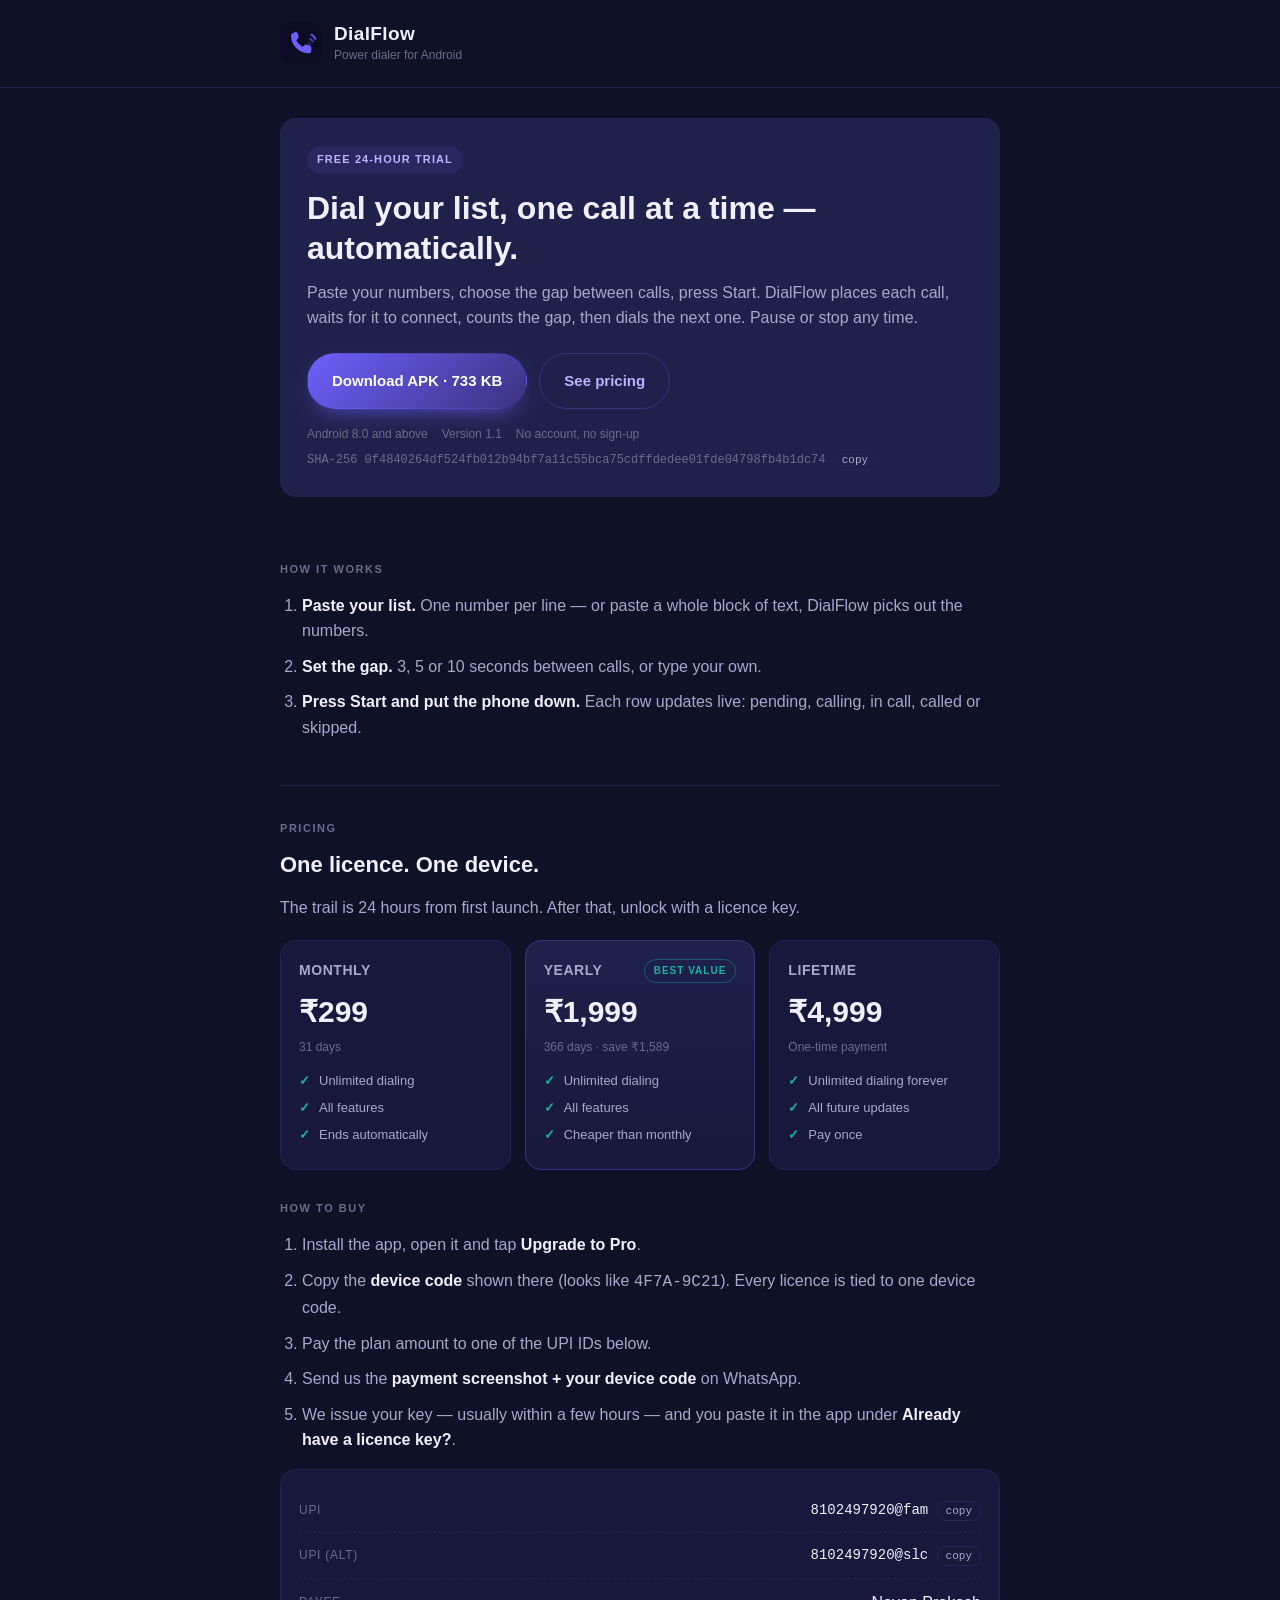
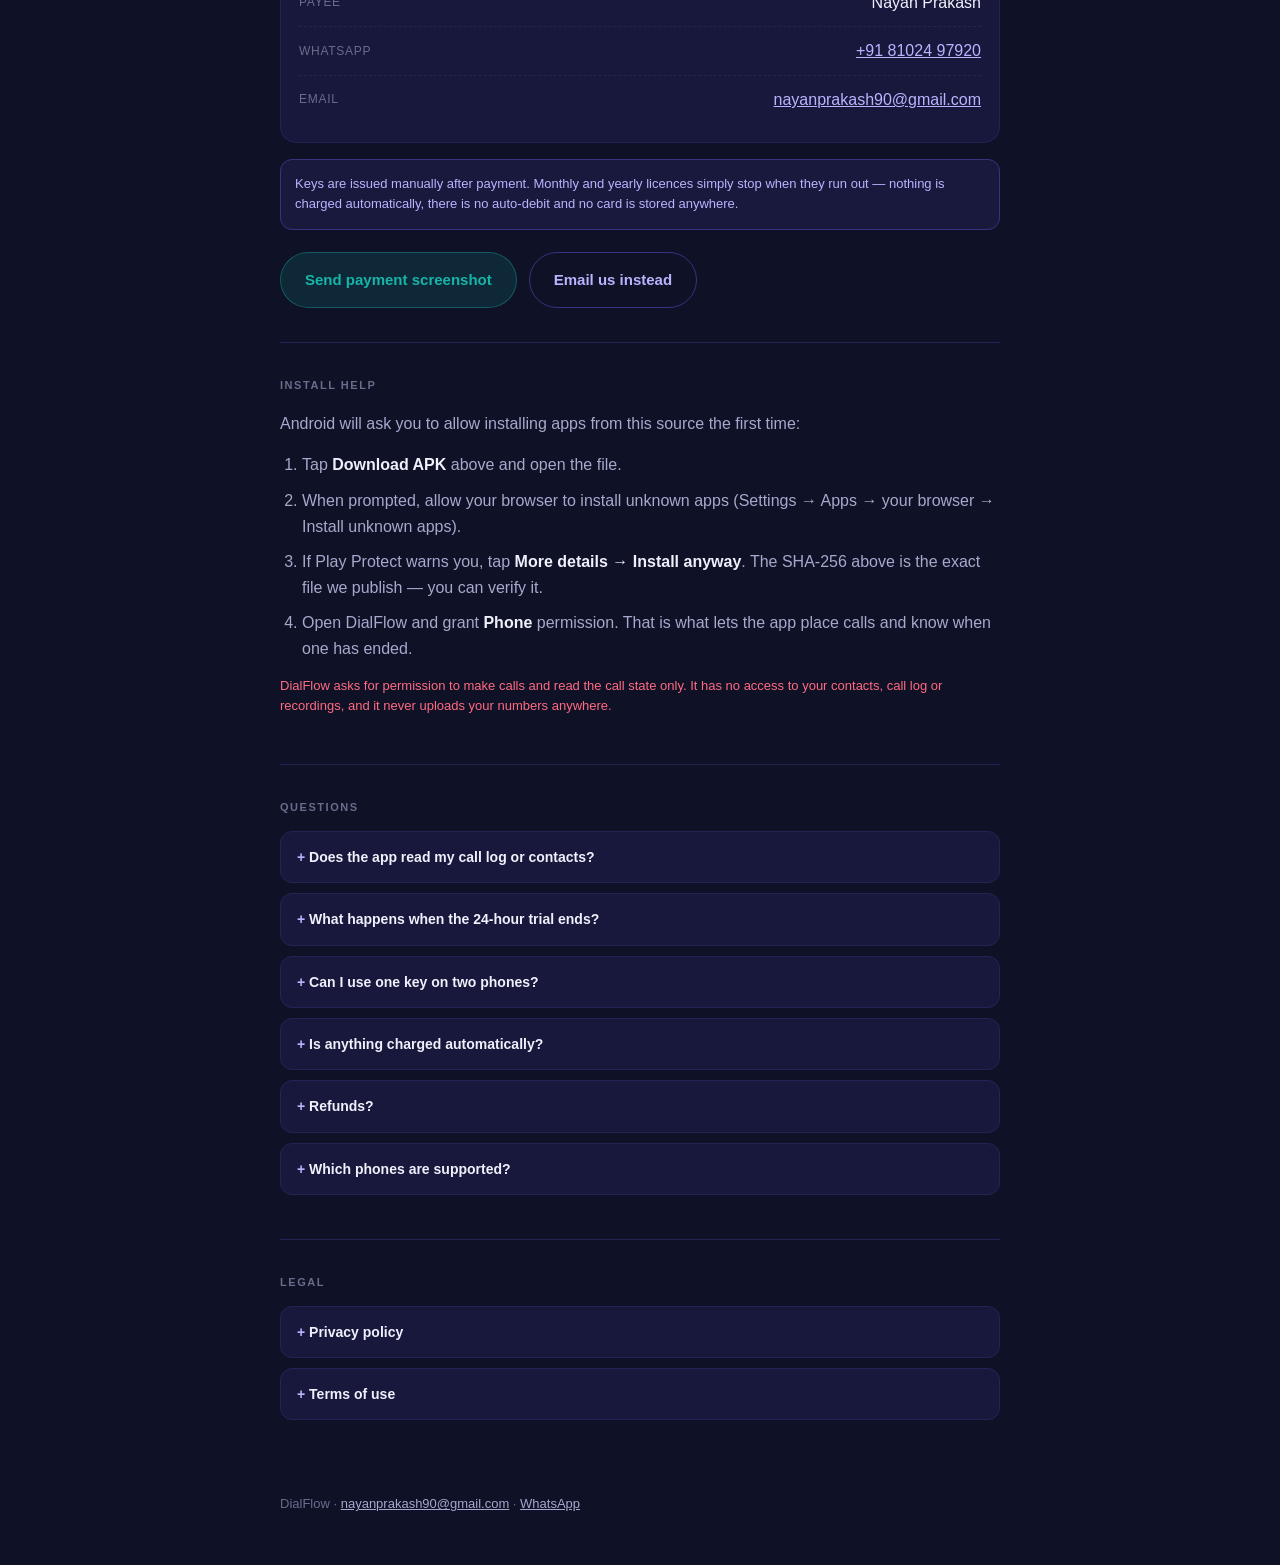
==== index.html @ 8be2a4d7 "DialFlow landing page + release APK" ====
<!DOCTYPE html>
<html lang="en">
<head>
<meta charset="utf-8">
<meta name="viewport" content="width=device-width, initial-scale=1">
<meta name="theme-color" content="#0F1126">
<title>DialFlow — power dialer for Android</title>
<meta name="description" content="DialFlow calls your list one number at a time, automatically. Paste numbers, set the gap, press Start. Free 24-hour trial.">
<style>
  :root{
    --bg:#0F1126; --surface:#18183C; --hero:#20214B; --accent:#6C60FC; --accent-deep:#3B327F;
    --accent-soft:#2A2660; --accent-text:#B9B4FF; --teal:#18B4A8; --text:#F0F0FC; --text2:#A8A8CC;
    --muted:#6B6B8C; --line:#242454; --danger:#FF6B81; --radius:16px;
  }
  *{box-sizing:border-box}
  html,body{margin:0;padding:0}
  body{
    background:var(--bg); color:var(--text); line-height:1.6;
    font-family:-apple-system,BlinkMacSystemFont,"Segoe UI",Roboto,"Helvetica Neue",Arial,sans-serif;
    -webkit-font-smoothing:antialiased;
  }
  .wrap{max-width:760px;margin:0 auto;padding:0 20px}
  a{color:var(--accent-text)}
  h1,h2,h3{line-height:1.25;margin:0}
  section{padding:34px 0;border-bottom:1px solid var(--line)}
  section:last-of-type{border-bottom:0}
  .kicker{font-size:11px;letter-spacing:.14em;text-transform:uppercase;color:var(--muted);font-weight:700;margin-bottom:14px}

  header{padding:22px 0;border-bottom:1px solid var(--line)}
  .brand{display:flex;align-items:center;gap:12px}
  .brand h1{font-size:19px;letter-spacing:.02em}
  .brand .sub{font-size:12px;color:var(--muted)}

  .hero{background:var(--hero);border:1px solid var(--line);border-radius:var(--radius);padding:26px;margin:30px 0}
  .hero h2{font-size:26px}
  .hero p{color:var(--text2);margin:12px 0 0}
  .pill{display:inline-block;font-size:11px;font-weight:700;letter-spacing:.1em;text-transform:uppercase;
        padding:5px 10px;border-radius:999px;background:var(--accent-soft);color:var(--accent-text)}
  .pill.teal{background:rgba(24,180,168,.14);color:var(--teal)}

  .btn{display:inline-flex;align-items:center;justify-content:center;gap:8px;
       padding:15px 24px;border-radius:999px;font-weight:700;font-size:15px;text-decoration:none;
       border:1px solid transparent;cursor:pointer;font-family:inherit;transition:transform .08s ease}
  .btn:active{transform:scale(.985)}
  .btn-primary{background:linear-gradient(135deg,var(--accent),var(--accent-deep));color:#fff;
       box-shadow:0 10px 26px -12px rgba(108,96,252,.9)}
  .btn-ghost{background:transparent;color:var(--accent-text);border-color:var(--accent-deep)}
  .btn-wa{background:rgba(24,180,168,.14);color:var(--teal);border-color:rgba(24,180,168,.35)}
  .btn-row{display:flex;flex-wrap:wrap;gap:12px;margin-top:22px}

  .meta{margin-top:16px;font-size:12px;color:var(--muted);display:flex;flex-wrap:wrap;gap:6px 14px;align-items:center}
  .mono{font-family:ui-monospace,SFMono-Regular,Consolas,"Liberation Mono",monospace}
  .copy{background:none;border:1px solid var(--line);color:var(--text2);border-radius:8px;
        font-size:11px;padding:3px 8px;cursor:pointer;font-family:inherit}
  .copy:hover{border-color:var(--accent-deep);color:var(--accent-text)}

  ol.steps{padding-left:22px;margin:14px 0 0;color:var(--text2)}
  ol.steps li{margin:10px 0}
  ol.steps b{color:var(--text)}

  .cards{display:grid;gap:14px;grid-template-columns:1fr}
  .card{background:var(--surface);border:1px solid var(--line);border-radius:var(--radius);padding:18px}
  .card.hl{border-color:var(--accent-deep);background:linear-gradient(180deg,var(--hero),var(--surface))}
  .card .tag{float:right;font-size:10px;font-weight:800;letter-spacing:.1em;color:var(--teal);
             border:1px solid rgba(24,180,168,.4);border-radius:999px;padding:3px 9px}
  .card .name{font-size:14px;font-weight:700;color:var(--text2);letter-spacing:.04em;text-transform:uppercase}
  .card .price{font-size:30px;font-weight:800;margin:6px 0 2px}
  .card .per{font-size:12px;color:var(--muted)}
  .card ul{list-style:none;padding:0;margin:14px 0 0;font-size:13px;color:var(--text2)}
  .card ul li{margin:6px 0;padding-left:20px;position:relative}
  .card ul li:before{content:"✓";position:absolute;left:0;color:var(--teal);font-weight:700}

  .paybox{background:var(--surface);border:1px solid var(--line);border-radius:var(--radius);padding:18px;margin-top:16px}
  .payrow{display:flex;align-items:center;justify-content:space-between;gap:12px;padding:11px 0;border-bottom:1px dashed var(--line)}
  .payrow:last-child{border-bottom:0}
  .payrow span:first-child{font-size:12px;color:var(--muted);letter-spacing:.06em;text-transform:uppercase}
  .note{background:rgba(108,96,252,.10);border:1px solid var(--accent-deep);border-radius:12px;
        padding:14px;font-size:13px;color:var(--accent-text);margin-top:16px}

  details{background:var(--surface);border:1px solid var(--line);border-radius:12px;padding:14px 16px;margin:10px 0}
  details summary{cursor:pointer;font-weight:700;font-size:14px;list-style:none}
  details summary::-webkit-details-marker{display:none}
  details summary:before{content:"+ ";color:var(--accent-text)}
  details[open] summary:before{content:"– "}
  details p{color:var(--text2);font-size:14px;white-space:pre-line;margin:12px 0 0}

  footer{padding:30px 0 50px;color:var(--muted);font-size:13px}
  footer a{color:var(--text2)}
  .warn{color:var(--danger)}
  @media(min-width:620px){
    .cards{grid-template-columns:repeat(3,1fr)}
    .hero h2{font-size:32px}
  }
</style>
</head>
<body>

<header>
  <div class="wrap brand">
    <svg width="42" height="42" viewBox="0 0 48 48" fill="none" aria-hidden="true">
      <rect width="48" height="48" rx="12" fill="#0C0C24"/>
      <path d="M15.5 12.5c-1.6 0-2.9 1.3-2.9 2.9 0 11.2 9.1 20.3 20.3 20.3 1.6 0 2.9-1.3 2.9-2.9v-3.4c0-1.1-.7-2-1.7-2.4l-3.4-1.2c-.9-.3-1.9-.1-2.6.6l-1.9 1.9c-3.2-1.7-5.8-4.3-7.5-7.5l1.9-1.9c.7-.7.9-1.7.6-2.6l-1.2-3.4c-.4-1-1.3-1.7-2.4-1.7z" fill="#6C60FC"/>
      <path d="M36 14.5c1.9 1.2 3.4 2.8 4.4 4.7" stroke="#6C60FC" stroke-width="2.4" stroke-linecap="round" opacity=".85"/>
      <path d="M34.5 19.2c1.2.8 2.2 1.8 2.9 3" stroke="#6C60FC" stroke-width="2.4" stroke-linecap="round" opacity=".55"/>
      <path d="M33 23.8c.6.4 1.1.9 1.5 1.5" stroke="#6C60FC" stroke-width="2.4" stroke-linecap="round" opacity=".3"/>
    </svg>
    <div>
      <h1>DialFlow</h1>
      <div class="sub">Power dialer for Android</div>
    </div>
  </div>
</header>

<main class="wrap">

  <div class="hero">
    <span class="pill">Free 24-hour trial</span>
    <h2 style="margin-top:14px">Dial your list, one call at a time — automatically.</h2>
    <p>Paste your numbers, choose the gap between calls, press Start. DialFlow places each call, waits for it to connect, counts the gap, then dials the next one. Pause or stop any time.</p>
    <div class="btn-row">
      <a class="btn btn-primary" href="DialFlow-1.1.apk" download>Download APK · 733 KB</a>
      <a class="btn btn-ghost" href="#buy">See pricing</a>
    </div>
    <div class="meta">
      <span>Android 8.0 and above</span>
      <span>Version 1.1</span>
      <span>No account, no sign-up</span>
      <span class="mono">SHA-256 <span id="h">0f4840264df524fb012b94bf7a11c55bca75cdffdedee01fde04798fb4b1dc74</span>
        <button class="copy" data-copy="0f4840264df524fb012b94bf7a11c55bca75cdffdedee01fde04798fb4b1dc74">copy</button>
      </span>
    </div>
  </div>

  <section>
    <div class="kicker">How it works</div>
    <ol class="steps">
      <li><b>Paste your list.</b> One number per line — or paste a whole block of text, DialFlow picks out the numbers.</li>
      <li><b>Set the gap.</b> 3, 5 or 10 seconds between calls, or type your own.</li>
      <li><b>Press Start and put the phone down.</b> Each row updates live: pending, calling, in call, called or skipped.</li>
    </ol>
  </section>

  <section id="buy">
    <div class="kicker">Pricing</div>
    <h2 style="font-size:22px">One licence. One device.</h2>
    <p style="color:var(--text2)">The trail is 24 hours from first launch. After that, unlock with a licence key.</p>

    <div class="cards" style="margin-top:20px">
      <div class="card">
        <div class="name">Monthly</div>
        <div class="price">₹299</div>
        <div class="per">31 days</div>
        <ul>
          <li>Unlimited dialing</li>
          <li>All features</li>
          <li>Ends automatically</li>
        </ul>
      </div>
      <div class="card hl">
        <span class="tag">BEST VALUE</span>
        <div class="name">Yearly</div>
        <div class="price">₹1,999</div>
        <div class="per">366 days · save ₹1,589</div>
        <ul>
          <li>Unlimited dialing</li>
          <li>All features</li>
          <li>Cheaper than monthly</li>
        </ul>
      </div>
      <div class="card">
        <div class="name">Lifetime</div>
        <div class="price">₹4,999</div>
        <div class="per">One-time payment</div>
        <ul>
          <li>Unlimited dialing forever</li>
          <li>All future updates</li>
          <li>Pay once</li>
        </ul>
      </div>
    </div>

    <div class="kicker" style="margin-top:30px">How to buy</div>
    <ol class="steps">
      <li>Install the app, open it and tap <b>Upgrade to Pro</b>.</li>
      <li>Copy the <b>device code</b> shown there (looks like <span class="mono">4F7A-9C21</span>). Every licence is tied to one device code.</li>
      <li>Pay the plan amount to one of the UPI IDs below.</li>
      <li>Send us the <b>payment screenshot + your device code</b> on WhatsApp.</li>
      <li>We issue your key — usually within a few hours — and you paste it in the app under <b>Already have a licence key?</b>.</li>
    </ol>

    <div class="paybox">
      <div class="payrow">
        <span>UPI</span>
        <span class="mono" style="font-size:14px">8102497920@fam
          <button class="copy" data-copy="8102497920@fam">copy</button></span>
      </div>
      <div class="payrow">
        <span>UPI (alt)</span>
        <span class="mono" style="font-size:14px">8102497920@slc
          <button class="copy" data-copy="8102497920@slc">copy</button></span>
      </div>
      <div class="payrow">
        <span>Payee</span><span>Nayan Prakash</span>
      </div>
      <div class="payrow">
        <span>WhatsApp</span>
        <span><a href="https://wa.me/918102497920" target="_blank" rel="noopener">+91 81024 97920</a></span>
      </div>
      <div class="payrow">
        <span>Email</span>
        <span><a href="mailto:nayanprakash90@gmail.com">nayanprakash90@gmail.com</a></span>
      </div>
    </div>

    <div class="note">
      Keys are issued manually after payment. Monthly and yearly licences simply stop when they run out — nothing is charged automatically, there is no auto-debit and no card is stored anywhere.
    </div>

    <div class="btn-row">
      <a class="btn btn-wa" href="https://wa.me/918102497920?text=Hi%2C%20I%20paid%20for%20DialFlow%20Pro.%20Here%20is%20my%20payment%20screenshot%20and%20device%20code%3A%20" target="_blank" rel="noopener">Send payment screenshot</a>
      <a class="btn btn-ghost" href="mailto:nayanprakash90@gmail.com?subject=DialFlow%20Pro%20licence">Email us instead</a>
    </div>
  </section>

  <section>
    <div class="kicker">Install help</div>
    <p style="color:var(--text2)">Android will ask you to allow installing apps from this source the first time:</p>
    <ol class="steps">
      <li>Tap <b>Download APK</b> above and open the file.</li>
      <li>When prompted, allow your browser to install unknown apps (Settings → Apps → your browser → Install unknown apps).</li>
      <li>If Play Protect warns you, tap <b>More details → Install anyway</b>. The SHA-256 above is the exact file we publish — you can verify it.</li>
      <li>Open DialFlow and grant <b>Phone</b> permission. That is what lets the app place calls and know when one has ended.</li>
    </ol>
    <p class="warn" style="font-size:13px;margin-top:14px">DialFlow asks for permission to make calls and read the call state only. It has no access to your contacts, call log or recordings, and it never uploads your numbers anywhere.</p>
  </section>

  <section>
    <div class="kicker">Questions</div>
    <details><summary>Does the app read my call log or contacts?</summary><p>No. It reads only the live call state (idle, ringing, off-hook) so it knows when a call has finished and the next one can be placed. No contacts, no call log, no recordings, nothing sent to us.</p></details>
    <details><summary>What happens when the 24-hour trial ends?</summary><p>The Start button stops working and the app asks for a licence key. Your number list and settings are kept. Paste a key and everything continues as before.</p></details>
    <details><summary>Can I use one key on two phones?</summary><p>No — a key is bound to the device code it was issued for. Message us and we can move your licence to a new phone if you replace the old one.</p></details>
    <details><summary>Is anything charged automatically?</summary><p>Never. You pay once per period, by UPI, and then a key is issued manually. There is no auto-renew and we never see your bank or UPI credentials.</p></details>
    <details><summary>Refunds?</summary><p>A licence key is delivered digitally and immediately, so payments cannot be refunded once the key has been issued. If your key does not work we will fix or replace it — just message us.</p></details>
    <details><summary>Which phones are supported?</summary><p>Any Android 8.0 (Oreo) or newer device. Dual-SIM phones work too.</p></details>
  </section>

  <section>
    <div class="kicker">Legal</div>
    <details><summary>Privacy policy</summary><p>No account, no sign-up, no tracking.

Everything you enter — your number list, settings, trial state and licence — is stored only on this device. Nothing is uploaded to us.

During a dial session the app reads the phone's call state (idle / ringing / off-hook) so it knows when to place the next call. It does not read, record, save or transmit your call log, contacts or recordings.

When the free trial starts, the app makes one request to ipify.org to look up your public IP address. That address is hashed on the device and stored locally to stop the same trial being restarted over and over. The address is not sent to us or kept in its original form.

Payments are made in your own UPI app, directly to our UPI ID. We never see your card, bank or UPI credentials.

Uninstalling the app deletes all of this data. Messages you choose to send us (WhatsApp or email) contain only what you type.

Questions: nayanprakash90@gmail.com</p></details>
    <details><summary>Terms of use</summary><p>DialFlow Pro is licensed to you, not sold.

One licence key covers one device, matched to the device code shown in the app. Keys are personal; sharing or reselling a key may void it without refund.

Monthly and yearly licences run for the period stated on your key and end automatically — nothing is charged on a recurring basis unless you pay again. Lifetime covers the lifetime of the app, including future updates.

Because a licence key is delivered digitally and immediately, payments cannot be refunded once a key has been issued. If a key does not work, contact us and we will fix or replace it.

The app is provided as is, without warranty of uninterrupted or error-free operation. Suggested use is for lawful personal and business calling where the people you call have consented to be contacted. You are responsible for complying with local laws on calling, recording and consent — no spam, no harassment, no impersonation.

We may update the app and these terms; continuing to use a current version means you accept the latest version.</p></details>
  </section>

  <footer>
    DialFlow · <a href="mailto:nayanprakash90@gmail.com">nayanprakash90@gmail.com</a> ·
    <a href="https://wa.me/918102497920" target="_blank" rel="noopener">WhatsApp</a>
  </footer>

</main>

<script>
  document.querySelectorAll('.copy').forEach(function (btn) {
    btn.addEventListener('click', function () {
      var text = btn.getAttribute('data-copy');
      var done = function () {
        var old = btn.textContent;
        btn.textContent = 'copied';
        setTimeout(function () { btn.textContent = old; }, 1200);
      };
      if (navigator.clipboard && navigator.clipboard.writeText) {
        navigator.clipboard.writeText(text).then(done, function () { fallback(text, done); });
      } else {
        fallback(text, done);
      }
    });
  });

  function fallback(text, done) {
    var ta = document.createElement('textarea');
    ta.value = text;
    ta.style.position = 'fixed';
    ta.style.opacity = '0';
    document.body.appendChild(ta);
    ta.select();
    try { document.execCommand('copy'); done(); } catch (e) {}
    document.body.removeChild(ta);
  }
</script>
</body>
</html>
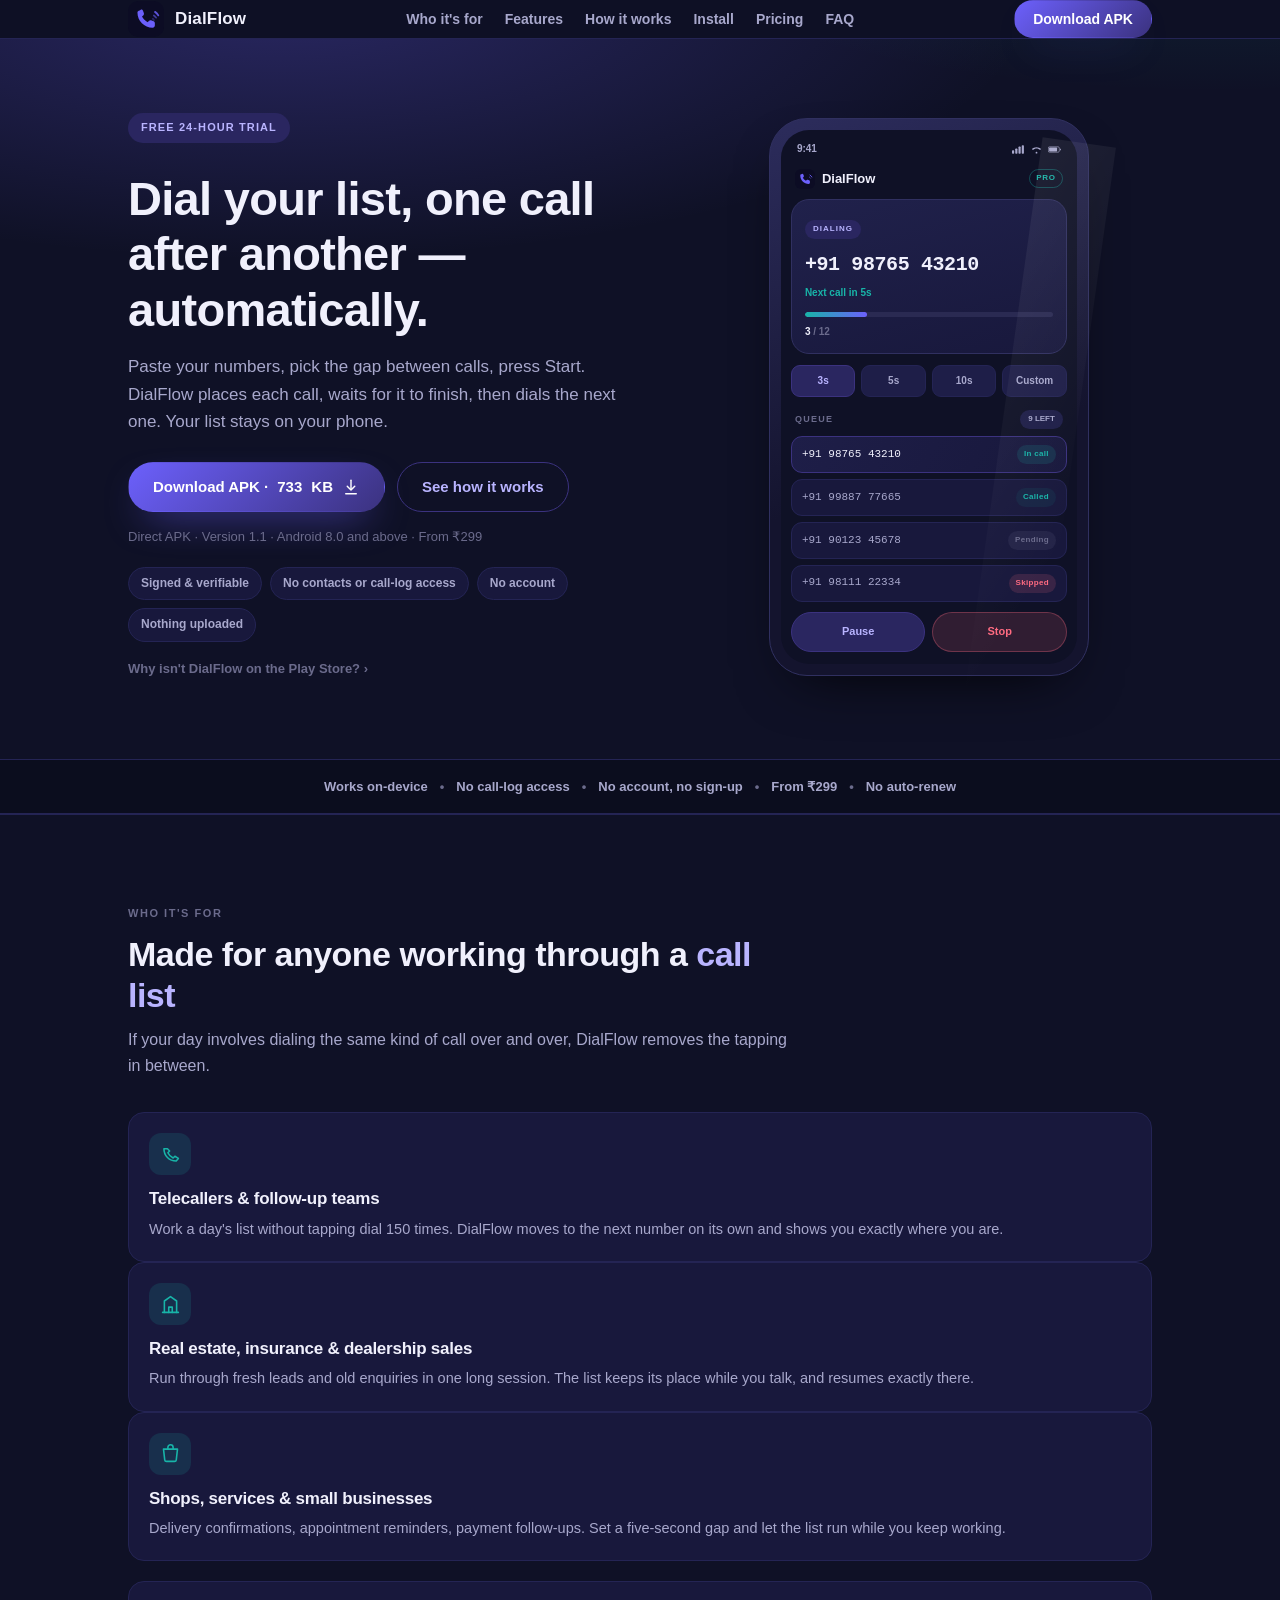
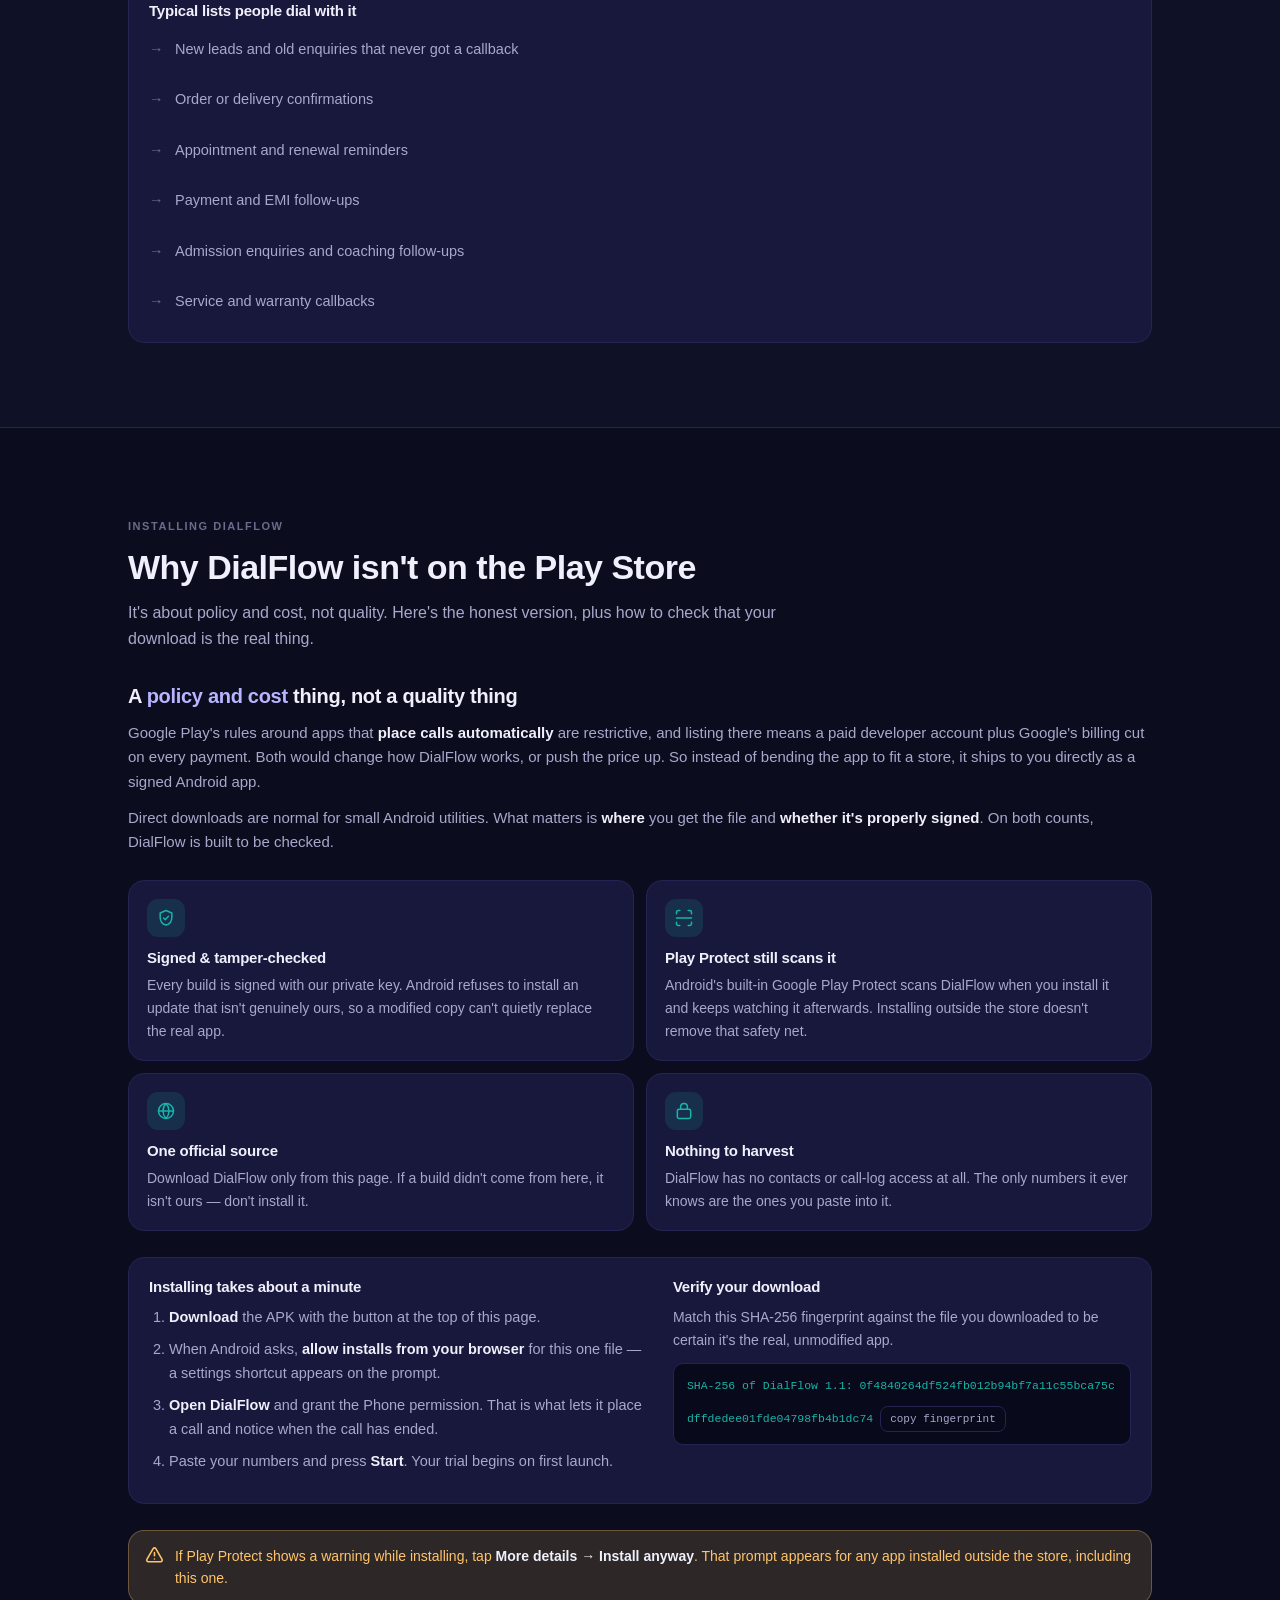
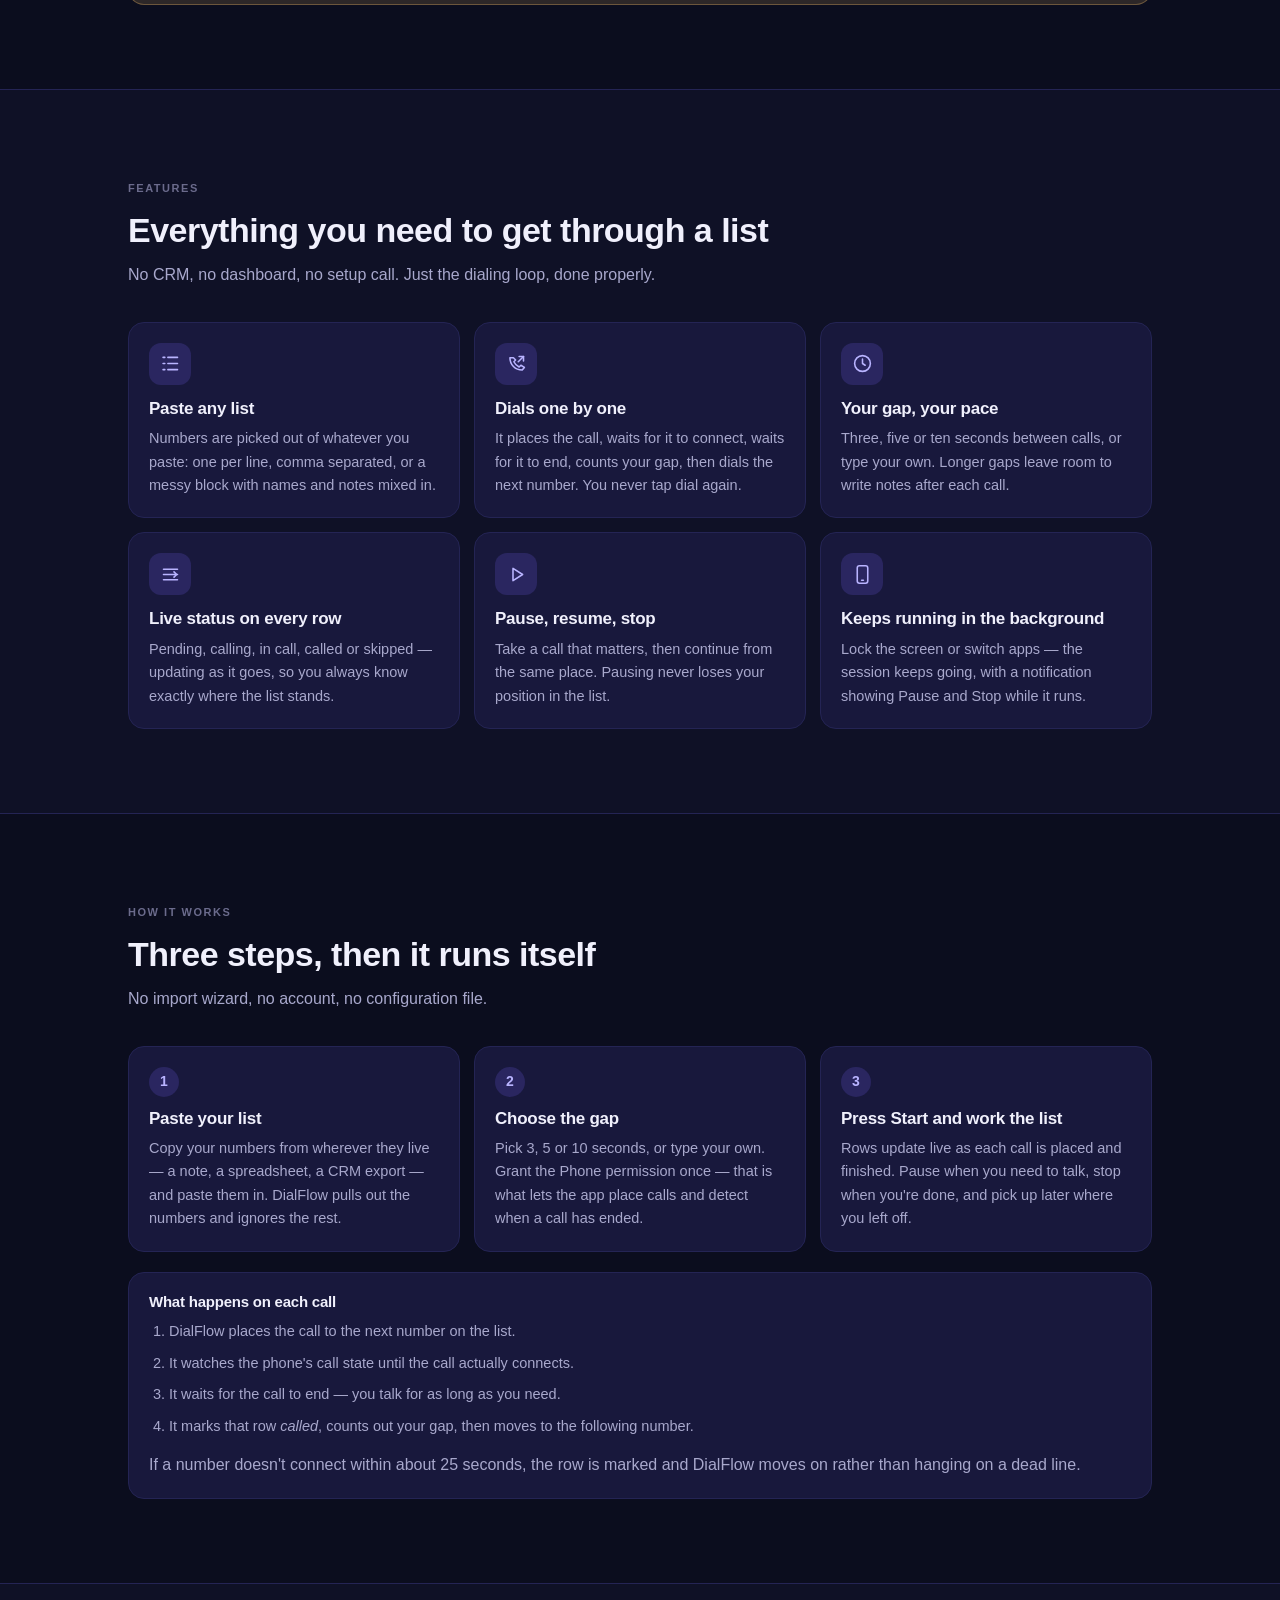
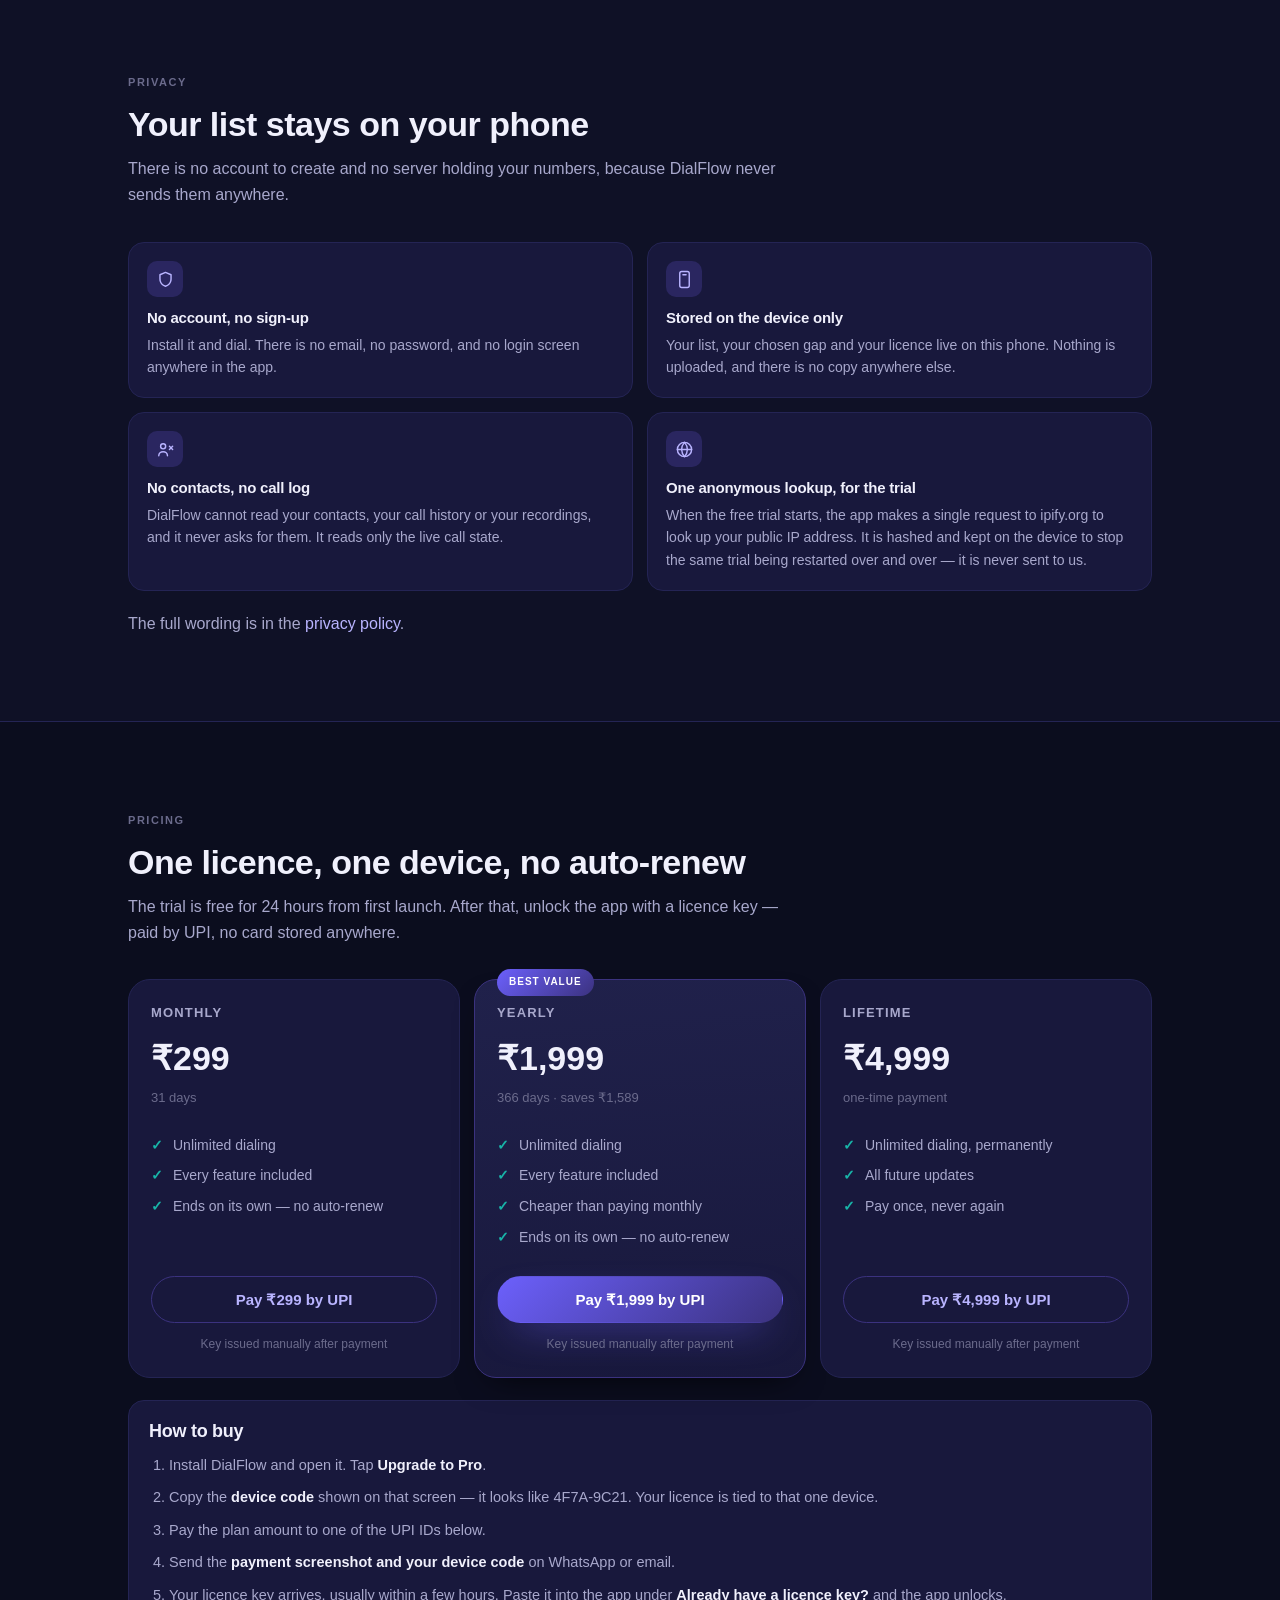
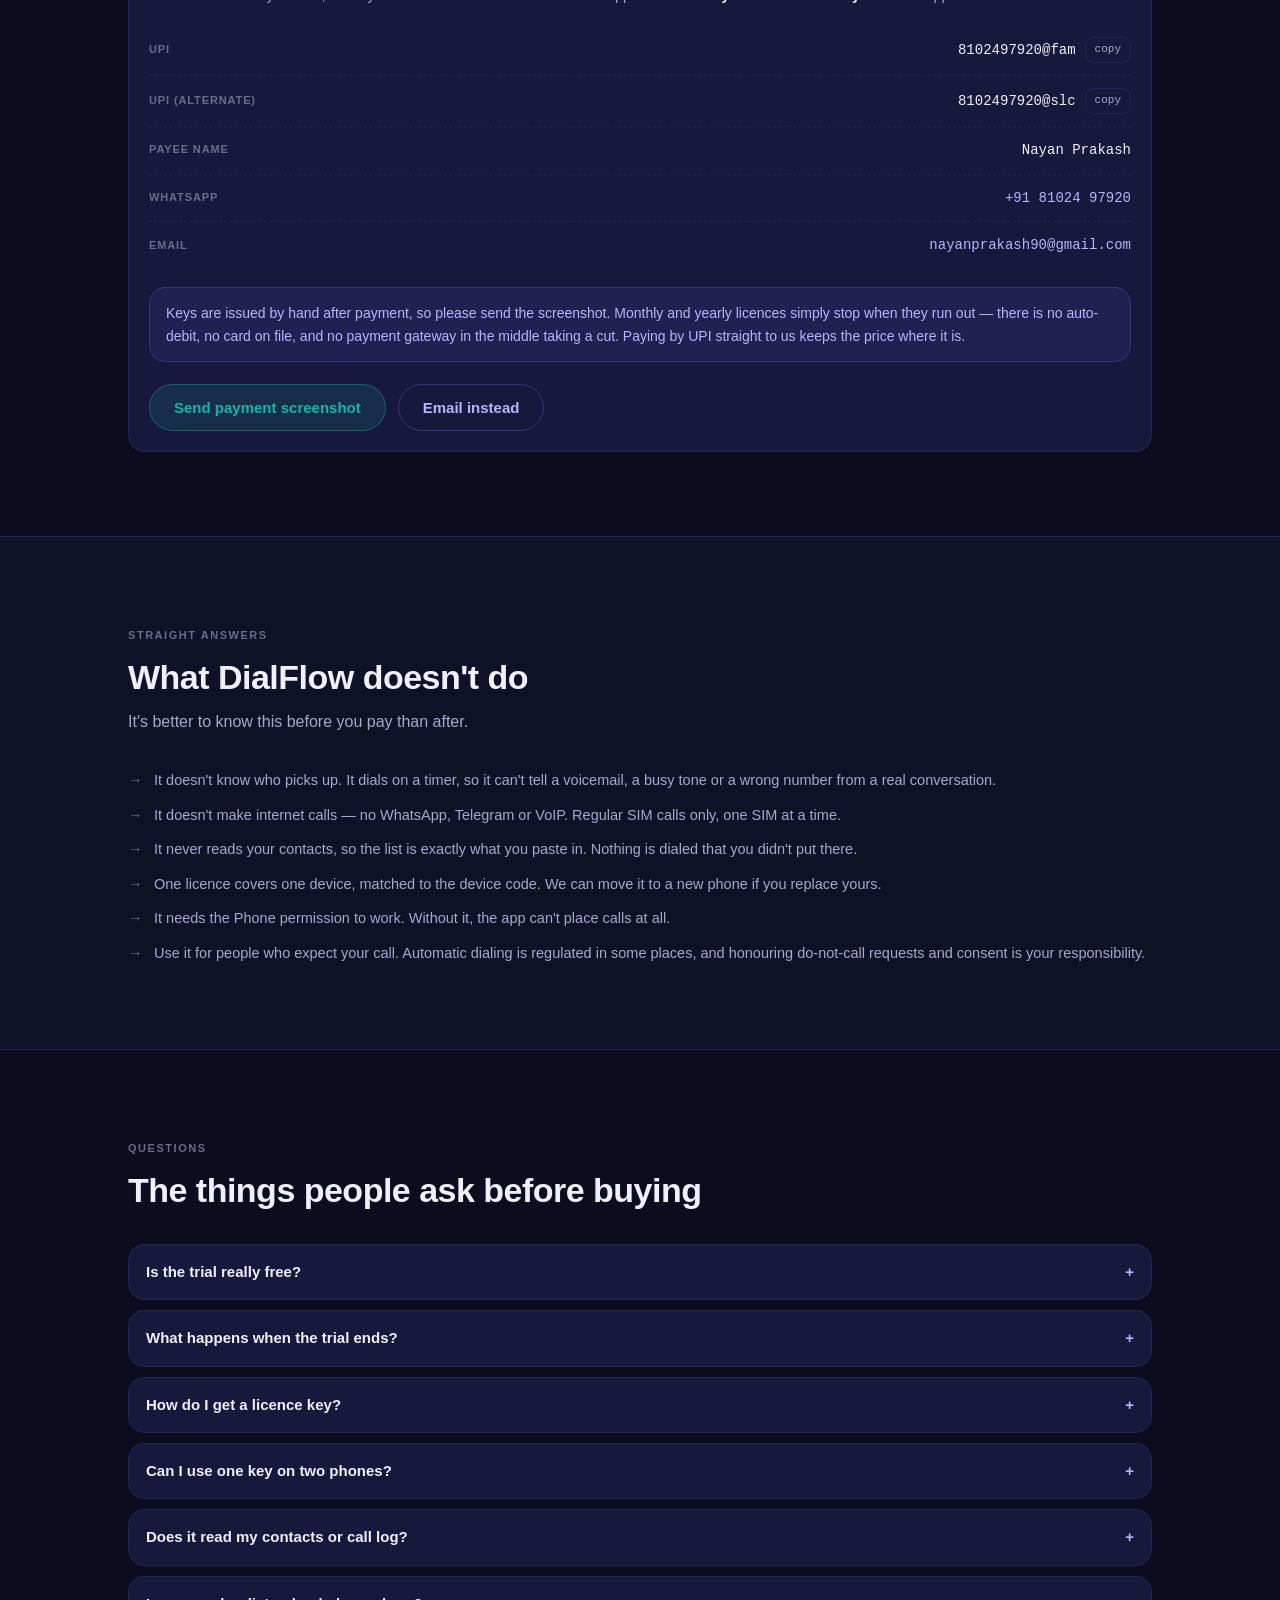
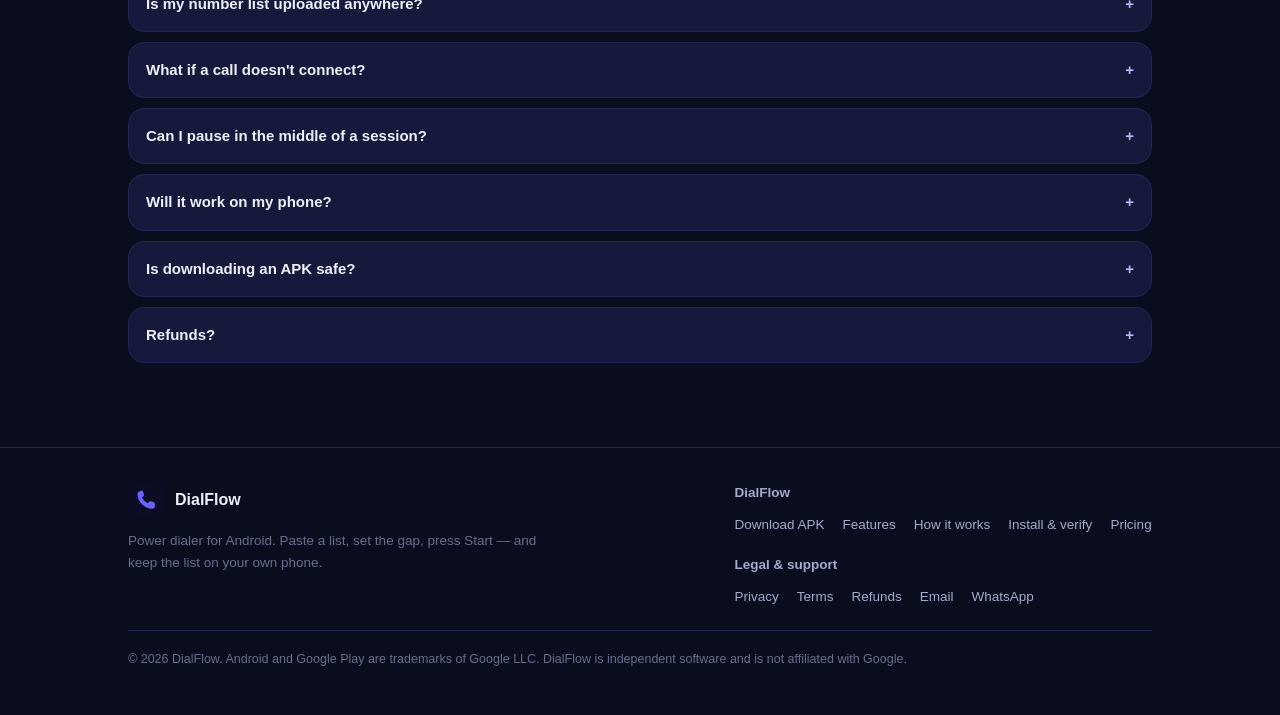
==== commit c0479a21: "Update site to DialFlow 1.1" ====
--- a/index.html
+++ b/index.html
@@ -1,311 +1,661 @@
 <!DOCTYPE html>
-<html lang="en">
+<html lang="en-IN">
 <head>
 <meta charset="utf-8">
 <meta name="viewport" content="width=device-width, initial-scale=1">
-<meta name="theme-color" content="#0F1126">
-<title>DialFlow — power dialer for Android</title>
-<meta name="description" content="DialFlow calls your list one number at a time, automatically. Paste numbers, set the gap, press Start. Free 24-hour trial.">
-<style>
-  :root{
-    --bg:#0F1126; --surface:#18183C; --hero:#20214B; --accent:#6C60FC; --accent-deep:#3B327F;
-    --accent-soft:#2A2660; --accent-text:#B9B4FF; --teal:#18B4A8; --text:#F0F0FC; --text2:#A8A8CC;
-    --muted:#6B6B8C; --line:#242454; --danger:#FF6B81; --radius:16px;
-  }
-  *{box-sizing:border-box}
-  html,body{margin:0;padding:0}
-  body{
-    background:var(--bg); color:var(--text); line-height:1.6;
-    font-family:-apple-system,BlinkMacSystemFont,"Segoe UI",Roboto,"Helvetica Neue",Arial,sans-serif;
-    -webkit-font-smoothing:antialiased;
-  }
-  .wrap{max-width:760px;margin:0 auto;padding:0 20px}
-  a{color:var(--accent-text)}
-  h1,h2,h3{line-height:1.25;margin:0}
-  section{padding:34px 0;border-bottom:1px solid var(--line)}
-  section:last-of-type{border-bottom:0}
-  .kicker{font-size:11px;letter-spacing:.14em;text-transform:uppercase;color:var(--muted);font-weight:700;margin-bottom:14px}
-
-  header{padding:22px 0;border-bottom:1px solid var(--line)}
-  .brand{display:flex;align-items:center;gap:12px}
-  .brand h1{font-size:19px;letter-spacing:.02em}
-  .brand .sub{font-size:12px;color:var(--muted)}
-
-  .hero{background:var(--hero);border:1px solid var(--line);border-radius:var(--radius);padding:26px;margin:30px 0}
-  .hero h2{font-size:26px}
-  .hero p{color:var(--text2);margin:12px 0 0}
-  .pill{display:inline-block;font-size:11px;font-weight:700;letter-spacing:.1em;text-transform:uppercase;
-        padding:5px 10px;border-radius:999px;background:var(--accent-soft);color:var(--accent-text)}
-  .pill.teal{background:rgba(24,180,168,.14);color:var(--teal)}
-
-  .btn{display:inline-flex;align-items:center;justify-content:center;gap:8px;
-       padding:15px 24px;border-radius:999px;font-weight:700;font-size:15px;text-decoration:none;
-       border:1px solid transparent;cursor:pointer;font-family:inherit;transition:transform .08s ease}
-  .btn:active{transform:scale(.985)}
-  .btn-primary{background:linear-gradient(135deg,var(--accent),var(--accent-deep));color:#fff;
-       box-shadow:0 10px 26px -12px rgba(108,96,252,.9)}
-  .btn-ghost{background:transparent;color:var(--accent-text);border-color:var(--accent-deep)}
-  .btn-wa{background:rgba(24,180,168,.14);color:var(--teal);border-color:rgba(24,180,168,.35)}
-  .btn-row{display:flex;flex-wrap:wrap;gap:12px;margin-top:22px}
-
-  .meta{margin-top:16px;font-size:12px;color:var(--muted);display:flex;flex-wrap:wrap;gap:6px 14px;align-items:center}
-  .mono{font-family:ui-monospace,SFMono-Regular,Consolas,"Liberation Mono",monospace}
-  .copy{background:none;border:1px solid var(--line);color:var(--text2);border-radius:8px;
-        font-size:11px;padding:3px 8px;cursor:pointer;font-family:inherit}
-  .copy:hover{border-color:var(--accent-deep);color:var(--accent-text)}
-
-  ol.steps{padding-left:22px;margin:14px 0 0;color:var(--text2)}
-  ol.steps li{margin:10px 0}
-  ol.steps b{color:var(--text)}
-
-  .cards{display:grid;gap:14px;grid-template-columns:1fr}
-  .card{background:var(--surface);border:1px solid var(--line);border-radius:var(--radius);padding:18px}
-  .card.hl{border-color:var(--accent-deep);background:linear-gradient(180deg,var(--hero),var(--surface))}
-  .card .tag{float:right;font-size:10px;font-weight:800;letter-spacing:.1em;color:var(--teal);
-             border:1px solid rgba(24,180,168,.4);border-radius:999px;padding:3px 9px}
-  .card .name{font-size:14px;font-weight:700;color:var(--text2);letter-spacing:.04em;text-transform:uppercase}
-  .card .price{font-size:30px;font-weight:800;margin:6px 0 2px}
-  .card .per{font-size:12px;color:var(--muted)}
-  .card ul{list-style:none;padding:0;margin:14px 0 0;font-size:13px;color:var(--text2)}
-  .card ul li{margin:6px 0;padding-left:20px;position:relative}
-  .card ul li:before{content:"✓";position:absolute;left:0;color:var(--teal);font-weight:700}
-
-  .paybox{background:var(--surface);border:1px solid var(--line);border-radius:var(--radius);padding:18px;margin-top:16px}
-  .payrow{display:flex;align-items:center;justify-content:space-between;gap:12px;padding:11px 0;border-bottom:1px dashed var(--line)}
-  .payrow:last-child{border-bottom:0}
-  .payrow span:first-child{font-size:12px;color:var(--muted);letter-spacing:.06em;text-transform:uppercase}
-  .note{background:rgba(108,96,252,.10);border:1px solid var(--accent-deep);border-radius:12px;
-        padding:14px;font-size:13px;color:var(--accent-text);margin-top:16px}
-
-  details{background:var(--surface);border:1px solid var(--line);border-radius:12px;padding:14px 16px;margin:10px 0}
-  details summary{cursor:pointer;font-weight:700;font-size:14px;list-style:none}
-  details summary::-webkit-details-marker{display:none}
-  details summary:before{content:"+ ";color:var(--accent-text)}
-  details[open] summary:before{content:"– "}
-  details p{color:var(--text2);font-size:14px;white-space:pre-line;margin:12px 0 0}
-
-  footer{padding:30px 0 50px;color:var(--muted);font-size:13px}
-  footer a{color:var(--text2)}
-  .warn{color:var(--danger)}
-  @media(min-width:620px){
-    .cards{grid-template-columns:repeat(3,1fr)}
-    .hero h2{font-size:32px}
-  }
-</style>
+<title>DialFlow: Auto Dialer App for Android (Power Dialer)</title>
+<meta name="description" content="Paste your numbers, set the gap, press Start. DialFlow dials your list one call after another and never reads your contacts or call log. Direct APK, Android 8.0+, from ₹299 with a free 24-hour trial.">
+<meta name="robots" content="index, follow, max-snippet:-1, max-image-preview:large">
+<meta name="author" content="Nayan Prakash">
+<link rel="canonical" href="https://nayanprakash30.github.io/dialflow-site/">
+<link rel="sitemap" type="application/xml" href="sitemap.xml">
+
+<meta property="og:type" content="website">
+<meta property="og:site_name" content="DialFlow">
+<meta property="og:locale" content="en_IN">
+<meta property="og:url" content="https://nayanprakash30.github.io/dialflow-site/">
+<meta property="og:title" content="DialFlow: Auto Dialer App for Android">
+<meta property="og:description" content="Dial your list one call after another, automatically. No account, no contacts access, no data collected. From ₹299.">
+<meta name="twitter:card" content="summary">
+<meta name="twitter:title" content="DialFlow: Auto Dialer App for Android">
+<meta name="twitter:description" content="Dial your list one call after another, automatically. No account, no contacts access, no data collected. From ₹299.">
+
+<link rel="icon" href="data:image/svg+xml,%3Csvg xmlns='http://www.w3.org/2000/svg' viewBox='0 0 48 48'%3E%3Crect width='48' height='48' rx='12' fill='%230C0C24'/%3E%3Cpath d='M15.5 12.5c-1.6 0-2.9 1.3-2.9 2.9 0 11.2 9.1 20.3 20.3 20.3 1.6 0 2.9-1.3 2.9-2.9v-3.4c0-1.1-.7-2-1.7-2.4l-3.4-1.2c-.9-.3-1.9-.1-2.6.6l-1.9 1.9c-3.2-1.7-5.8-4.3-7.5-7.5l1.9-1.9c.7-.7.9-1.7.6-2.6l-1.2-3.4c-.4-1-1.3-1.7-2.4-1.7z' fill='%236C60FC'/%3E%3Cpath d='M36 14.5c1.9 1.2 3.4 2.8 4.4 4.7' stroke='%236C60FC' stroke-width='2.4' stroke-linecap='round'/%3E%3Cpath d='M34.5 19.2c1.2.8 2.2 1.8 2.9 3' stroke='%236C60FC' stroke-width='2.4' stroke-linecap='round' opacity='.55'/%3E%3C/svg%3E">
+
+<link rel="stylesheet" href="css/tokens.css">
+<link rel="stylesheet" href="css/site.css">
+
+<script type="application/ld+json">
+{
+  "@context": "https://schema.org",
+  "@graph": [
+    {
+      "@type": "WebPage",
+      "@id": "https://nayanprakash30.github.io/dialflow-site/#webpage",
+      "url": "https://nayanprakash30.github.io/dialflow-site/",
+      "name": "DialFlow: Auto Dialer App for Android",
+      "description": "DialFlow dials a pasted list of numbers one call after another, with an adjustable gap between calls. On-device only, no account, no contacts or call-log access.",
+      "about": { "@id": "https://nayanprakash30.github.io/dialflow-site/#app" },
+      "inLanguage": "en-IN"
+    },
+    {
+      "@type": ["SoftwareApplication", "MobileApplication"],
+      "@id": "https://nayanprakash30.github.io/dialflow-site/#app",
+      "name": "DialFlow",
+      "alternateName": "DialFlow Power Dialer",
+      "description": "Power dialer for Android. Paste a list of phone numbers, choose the gap between calls, and DialFlow works through the list automatically, showing a live status for every number. No account, no contacts access, nothing uploaded.",
+      "applicationCategory": "UtilitiesApplication",
+      "applicationSubCategory": "Auto dialing and call productivity",
+      "operatingSystem": "Android 8.0+",
+      "softwareVersion": "1.1",
+      "url": "https://nayanprakash30.github.io/dialflow-site/",
+      "downloadUrl": "https://nayanprakash30.github.io/dialflow-site/DialFlow-1.1.apk",
+      "inLanguage": "en-IN",
+      "author": { "@type": "Person", "name": "Nayan Prakash" },
+      "featureList": [
+        "Paste any list of numbers and DialFlow picks out the phone numbers",
+        "Dials one number after another, waiting for each call to end",
+        "Adjustable 3, 5, 10 second or custom gap between calls",
+        "Live status for every row: pending, calling, in call, called, skipped",
+        "Pause, resume and stop, keeping your place in the list",
+        "Keeps running in the background with a notification while the screen is locked",
+        "No contacts or call-log access, and no data leaves the device"
+      ],
+      "offers": {
+        "@type": "AggregateOffer",
+        "priceCurrency": "INR",
+        "lowPrice": "299",
+        "highPrice": "4999",
+        "offerCount": 3,
+        "availability": "https://schema.org/InStock",
+        "offers": [
+          { "@type": "Offer", "name": "Monthly", "description": "31 days of unlimited dialing.", "price": "299", "priceCurrency": "INR", "availability": "https://schema.org/InStock", "url": "https://nayanprakash30.github.io/dialflow-site/#pricing" },
+          { "@type": "Offer", "name": "Yearly", "description": "366 days of unlimited dialing.", "price": "1999", "priceCurrency": "INR", "availability": "https://schema.org/InStock", "url": "https://nayanprakash30.github.io/dialflow-site/#pricing" },
+          { "@type": "Offer", "name": "Lifetime", "description": "One-time payment, all future updates.", "price": "4999", "priceCurrency": "INR", "availability": "https://schema.org/InStock", "url": "https://nayanprakash30.github.io/dialflow-site/#pricing" }
+        ]
+      }
+    }
+  ]
+}
+</script>
 </head>
 <body>
 
-<header>
-  <div class="wrap brand">
-    <svg width="42" height="42" viewBox="0 0 48 48" fill="none" aria-hidden="true">
-      <rect width="48" height="48" rx="12" fill="#0C0C24"/>
-      <path d="M15.5 12.5c-1.6 0-2.9 1.3-2.9 2.9 0 11.2 9.1 20.3 20.3 20.3 1.6 0 2.9-1.3 2.9-2.9v-3.4c0-1.1-.7-2-1.7-2.4l-3.4-1.2c-.9-.3-1.9-.1-2.6.6l-1.9 1.9c-3.2-1.7-5.8-4.3-7.5-7.5l1.9-1.9c.7-.7.9-1.7.6-2.6l-1.2-3.4c-.4-1-1.3-1.7-2.4-1.7z" fill="#6C60FC"/>
-      <path d="M36 14.5c1.9 1.2 3.4 2.8 4.4 4.7" stroke="#6C60FC" stroke-width="2.4" stroke-linecap="round" opacity=".85"/>
-      <path d="M34.5 19.2c1.2.8 2.2 1.8 2.9 3" stroke="#6C60FC" stroke-width="2.4" stroke-linecap="round" opacity=".55"/>
-      <path d="M33 23.8c.6.4 1.1.9 1.5 1.5" stroke="#6C60FC" stroke-width="2.4" stroke-linecap="round" opacity=".3"/>
-    </svg>
-    <div>
-      <h1>DialFlow</h1>
-      <div class="sub">Power dialer for Android</div>
-    </div>
+<header class="nav">
+  <div class="container nav__inner">
+    <a class="nav__brand" href="index.html">
+      <svg class="nav__logo" viewBox="0 0 48 48" aria-hidden="true">
+        <rect width="48" height="48" rx="12" fill="#0C0C24"/>
+        <path d="M15.5 12.5c-1.6 0-2.9 1.3-2.9 2.9 0 11.2 9.1 20.3 20.3 20.3 1.6 0 2.9-1.3 2.9-2.9v-3.4c0-1.1-.7-2-1.7-2.4l-3.4-1.2c-.9-.3-1.9-.1-2.6.6l-1.9 1.9c-3.2-1.7-5.8-4.3-7.5-7.5l1.9-1.9c.7-.7.9-1.7.6-2.6l-1.2-3.4c-.4-1-1.3-1.7-2.4-1.7z" fill="#6C60FC"/>
+        <path d="M36 14.5c1.9 1.2 3.4 2.8 4.4 4.7" stroke="#6C60FC" stroke-width="2.4" stroke-linecap="round" opacity=".85"/>
+        <path d="M34.5 19.2c1.2.8 2.2 1.8 2.9 3" stroke="#6C60FC" stroke-width="2.4" stroke-linecap="round" opacity=".55"/>
+        <path d="M33 23.8c.6.4 1.1.9 1.5 1.5" stroke="#6C60FC" stroke-width="2.4" stroke-linecap="round" opacity=".3"/>
+      </svg>
+      DialFlow
+    </a>
+    <nav class="nav__links" aria-label="Sections">
+      <a href="#who">Who it's for</a>
+      <a href="#features">Features</a>
+      <a href="#how">How it works</a>
+      <a href="#install">Install</a>
+      <a href="#pricing">Pricing</a>
+      <a href="#faq">FAQ</a>
+    </nav>
+    <a class="btn btn--primary btn--sm nav__cta" href="DialFlow-1.1.apk" download>Download APK</a>
   </div>
 </header>
 
-<main class="wrap">
-
-  <div class="hero">
-    <span class="pill">Free 24-hour trial</span>
-    <h2 style="margin-top:14px">Dial your list, one call at a time — automatically.</h2>
-    <p>Paste your numbers, choose the gap between calls, press Start. DialFlow places each call, waits for it to connect, counts the gap, then dials the next one. Pause or stop any time.</p>
-    <div class="btn-row">
-      <a class="btn btn-primary" href="DialFlow-1.1.apk" download>Download APK · 733 KB</a>
-      <a class="btn btn-ghost" href="#buy">See pricing</a>
-    </div>
-    <div class="meta">
-      <span>Android 8.0 and above</span>
-      <span>Version 1.1</span>
+<main>
+
+  <!-- ============================== HERO ============================== -->
+  <section class="hero">
+    <div class="container hero__grid">
+      <div class="hero__copy">
+        <span class="eyebrow eyebrow--pill">Free 24-hour trial</span>
+        <h1 class="hero__title">Dial your list, one call after another &mdash; automatically.</h1>
+        <p class="hero__sub">
+          Paste your numbers, pick the gap between calls, press Start. DialFlow places each call,
+          waits for it to finish, then dials the next one. Your list stays on your phone.
+        </p>
+        <div class="hero__cta btn-row" id="download">
+          <a class="btn btn--primary" href="DialFlow-1.1.apk" download>
+            Download APK &middot; <span class="js-size">733</span> KB
+            <svg class="btn__icon" viewBox="0 0 24 24" fill="none" stroke="currentColor" stroke-width="1.9" stroke-linecap="round" stroke-linejoin="round" aria-hidden="true"><path d="M12 3v12"/><path d="m7 11 5 5 5-5"/><path d="M5 21h14"/></svg>
+          </a>
+          <a class="btn btn--ghost" href="#how">See how it works</a>
+        </div>
+        <p class="hero__note">Direct APK &middot; Version <span class="js-version">1.1</span> &middot; Android 8.0 and above &middot; From ₹299</p>
+        <div class="trust-pills">
+          <span class="trust-pill">Signed &amp; verifiable</span>
+          <span class="trust-pill">No contacts or call-log access</span>
+          <span class="trust-pill">No account</span>
+          <span class="trust-pill">Nothing uploaded</span>
+        </div>
+        <a class="hero__why" href="#install">Why isn't DialFlow on the Play Store? &rsaquo;</a>
+      </div>
+
+      <!-- CSS phone mockup - the DialFlow session screen -->
+      <div class="hero__art" aria-hidden="true">
+        <div class="phone">
+          <div class="phone__screen">
+            <div class="sbar">
+              <span>9:41</span>
+              <span class="sbar__icons">
+                <svg viewBox="0 0 18 12" class="sbar__ic"><rect x="0" y="7" width="3" height="5" rx="1"/><rect x="4.5" y="4.5" width="3" height="7.5" rx="1"/><rect x="9" y="2" width="3" height="10" rx="1"/><rect x="13.5" y="0" width="3" height="12" rx="1"/></svg>
+                <svg viewBox="0 0 18 14" class="sbar__ic"><path d="M9 3.4C6.2 3.4 3.7 4.5 1.9 6.3l1.5 1.5C4.9 6.3 6.9 5.4 9 5.4s4.1.9 5.6 2.4l1.5-1.5C14.3 4.5 11.8 3.4 9 3.4Z"/><circle cx="9" cy="12" r="1.4"/></svg>
+                <svg viewBox="0 0 26 12" class="sbar__ic"><rect x="0.6" y="0.6" width="22" height="10.8" rx="2.4" fill="none" stroke="currentColor" stroke-width="1.2"/><rect x="2.2" y="2.2" width="16" height="7.6" rx="1.2"/><rect x="24" y="4" width="1.6" height="4" rx="0.8"/></svg>
+              </span>
+            </div>
+
+            <div class="app__bar">
+              <span class="app__brand">
+                <svg class="app__logo" viewBox="0 0 48 48"><rect width="48" height="48" rx="12" fill="#0C0C24"/><path d="M15.5 12.5c-1.6 0-2.9 1.3-2.9 2.9 0 11.2 9.1 20.3 20.3 20.3 1.6 0 2.9-1.3 2.9-2.9v-3.4c0-1.1-.7-2-1.7-2.4l-3.4-1.2c-.9-.3-1.9-.1-2.6.6l-1.9 1.9c-3.2-1.7-5.8-4.3-7.5-7.5l1.9-1.9c.7-.7.9-1.7.6-2.6l-1.2-3.4c-.4-1-1.3-1.7-2.4-1.7z" fill="#6C60FC"/><path d="M36 14.5c1.9 1.2 3.4 2.8 4.4 4.7" stroke="#6C60FC" stroke-width="2.4" stroke-linecap="round" opacity=".85"/><path d="M34.5 19.2c1.2.8 2.2 1.8 2.9 3" stroke="#6C60FC" stroke-width="2.4" stroke-linecap="round" opacity=".55"/></svg>
+                DialFlow
+              </span>
+              <span class="app__pro">PRO</span>
+            </div>
+
+            <div class="hero-card">
+              <span class="hero-card__pill">DIALING</span>
+              <div class="hero-card__num">+91 98765 43210</div>
+              <div class="hero-card__next">Next call in 5s</div>
+              <div class="hero-card__prog"><i></i></div>
+              <div class="hero-card__count"><span>3</span> / 12</div>
+            </div>
+
+            <div class="gaprow">
+              <span class="chip chip--on">3s</span>
+              <span class="chip">5s</span>
+              <span class="chip">10s</span>
+              <span class="chip">Custom</span>
+            </div>
+
+            <div class="queuehead">
+              <b>QUEUE</b>
+              <span class="queuetag">9 LEFT</span>
+            </div>
+
+            <div class="qlist">
+              <div class="qrow qrow--cur"><span class="qrow__num">+91 98765 43210</span><span class="st st--call">In call</span></div>
+              <div class="qrow"><span class="qrow__num">+91 99887 77665</span><span class="st st--called">Called</span></div>
+              <div class="qrow"><span class="qrow__num">+91 90123 45678</span><span class="st st--pend">Pending</span></div>
+              <div class="qrow"><span class="qrow__num">+91 98111 22334</span><span class="st st--skip">Skipped</span></div>
+            </div>
+
+            <div class="app__actions">
+              <span class="abtn abtn--pause">Pause</span>
+              <span class="abtn abtn--stop">Stop</span>
+            </div>
+          </div>
+        </div>
+      </div>
+    </div>
+  </section>
+
+  <!-- =========================== TRUST STRIP =========================== -->
+  <section class="trust" aria-label="At a glance">
+    <div class="container trust__inner">
+      <span>Works on-device</span>
+      <span class="dot">&bull;</span>
+      <span>No call-log access</span>
+      <span class="dot">&bull;</span>
       <span>No account, no sign-up</span>
-      <span class="mono">SHA-256 <span id="h">0f4840264df524fb012b94bf7a11c55bca75cdffdedee01fde04798fb4b1dc74</span>
-        <button class="copy" data-copy="0f4840264df524fb012b94bf7a11c55bca75cdffdedee01fde04798fb4b1dc74">copy</button>
-      </span>
-    </div>
+      <span class="dot">&bull;</span>
+      <span>From ₹299</span>
+      <span class="dot">&bull;</span>
+      <span>No auto-renew</span>
+    </div>
+  </section>
+
+  <!-- ============================== WHO ============================== -->
+  <section class="section" id="who">
+    <div class="container">
+      <div class="section__head reveal">
+        <span class="eyebrow">Who it's for</span>
+        <h2>Made for anyone working through a <span class="accent-text">call list</span></h2>
+        <p class="section__lead">If your day involves dialing the same kind of call over and over, DialFlow removes the tapping in between.</p>
+      </div>
+
+      <div class="icp__grid reveal">
+        <article class="icp__card">
+          <span class="icp__icon" aria-hidden="true"><svg viewBox="0 0 24 24"><path d="M4.5 5.5c0 8 6 14 14 14l2.5-3-4-2.5-2 2c-2.7-1.3-4.7-3.3-6-6l2-2L8.5 5.5Z"/></svg></span>
+          <h3>Telecallers &amp; follow-up teams</h3>
+          <p>Work a day's list without tapping dial 150 times. DialFlow moves to the next number on its own and shows you exactly where you are.</p>
+        </article>
+        <article class="icp__card">
+          <span class="icp__icon" aria-hidden="true"><svg viewBox="0 0 24 24"><path d="M3 21h18"/><path d="M5 21V8l7-5 7 5v13"/><path d="M10 21v-6h4v6"/></svg></span>
+          <h3>Real estate, insurance &amp; dealership sales</h3>
+          <p>Run through fresh leads and old enquiries in one long session. The list keeps its place while you talk, and resumes exactly there.</p>
+        </article>
+        <article class="icp__card">
+          <span class="icp__icon" aria-hidden="true"><svg viewBox="0 0 24 24"><path d="M4 7h16l-1.4 12.2a2 2 0 0 1-2 1.8H7.4a2 2 0 0 1-2-1.8Z"/><path d="M9 7V5a3 3 0 0 1 6 0v2"/></svg></span>
+          <h3>Shops, services &amp; small businesses</h3>
+          <p>Delivery confirmations, appointment reminders, payment follow-ups. Set a five-second gap and let the list run while you keep working.</p>
+        </article>
+      </div>
+
+      <div class="loop reveal">
+        <h4>Typical lists people dial with it</h4>
+        <ul class="limits" style="margin-top:6px">
+          <li>New leads and old enquiries that never got a callback</li>
+          <li>Order or delivery confirmations</li>
+          <li>Appointment and renewal reminders</li>
+          <li>Payment and EMI follow-ups</li>
+          <li>Admission enquiries and coaching follow-ups</li>
+          <li>Service and warranty callbacks</li>
+        </ul>
+      </div>
+    </div>
+  </section>
+
+  <!-- ============================ INSTALL ============================ -->
+  <section class="section section--tint" id="install">
+    <div class="container">
+      <div class="section__head reveal">
+        <span class="eyebrow">Installing DialFlow</span>
+        <h2>Why DialFlow isn't on the Play Store</h2>
+        <p class="section__lead">It's about policy and cost, not quality. Here's the honest version, plus how to check that your download is the real thing.</p>
+      </div>
+
+      <div class="install">
+        <div class="install__why reveal">
+          <h3>A <span class="accent-text">policy and cost</span> thing, not a quality thing</h3>
+          <p>Google Play's rules around apps that <strong>place calls automatically</strong> are restrictive, and listing there means a paid developer account plus Google's billing cut on every payment. Both would change how DialFlow works, or push the price up. So instead of bending the app to fit a store, it ships to you directly as a signed Android app.</p>
+          <p>Direct downloads are normal for small Android utilities. What matters is <strong>where</strong> you get the file and <strong>whether it's properly signed</strong>. On both counts, DialFlow is built to be checked.</p>
+        </div>
+
+        <ul class="install__grid">
+          <li class="install__card reveal">
+            <span class="install__ic" aria-hidden="true"><svg viewBox="0 0 24 24"><path d="M12 3l7 3v5c0 4.5-3 8.3-7 9.5-4-1.2-7-5-7-9.5V6z"/><path d="m9 12 2 2 4-4"/></svg></span>
+            <h4>Signed &amp; tamper-checked</h4>
+            <p>Every build is signed with our private key. Android refuses to install an update that isn't genuinely ours, so a modified copy can't quietly replace the real app.</p>
+          </li>
+          <li class="install__card reveal">
+            <span class="install__ic" aria-hidden="true"><svg viewBox="0 0 24 24"><path d="M3 7V5a2 2 0 0 1 2-2h2M17 3h2a2 2 0 0 1 2 2v2M21 17v2a2 2 0 0 1-2 2h-2M7 21H5a2 2 0 0 1-2-2v-2"/><path d="M3 12h18"/></svg></span>
+            <h4>Play Protect still scans it</h4>
+            <p>Android's built-in Google Play Protect scans DialFlow when you install it and keeps watching it afterwards. Installing outside the store doesn't remove that safety net.</p>
+          </li>
+          <li class="install__card reveal">
+            <span class="install__ic" aria-hidden="true"><svg viewBox="0 0 24 24"><circle cx="12" cy="12" r="9"/><path d="M3 12h18"/><path d="M12 3c2.4 2.6 3.6 5.7 3.6 9s-1.2 6.4-3.6 9c-2.4-2.6-3.6-5.7-3.6-9S9.6 5.6 12 3Z"/></svg></span>
+            <h4>One official source</h4>
+            <p>Download DialFlow only from this page. If a build didn't come from here, it isn't ours &mdash; don't install it.</p>
+          </li>
+          <li class="install__card reveal">
+            <span class="install__ic" aria-hidden="true"><svg viewBox="0 0 24 24"><rect x="4" y="10" width="16" height="11" rx="2"/><path d="M8 10V7a4 4 0 0 1 8 0v3"/></svg></span>
+            <h4>Nothing to harvest</h4>
+            <p>DialFlow has no contacts or call-log access at all. The only numbers it ever knows are the ones you paste into it.</p>
+          </li>
+        </ul>
+
+        <div class="install__verify reveal">
+          <div class="install__steps">
+            <h4>Installing takes about a minute</h4>
+            <ol>
+              <li><strong>Download</strong> the APK with the button at the top of this page.</li>
+              <li>When Android asks, <strong>allow installs from your browser</strong> for this one file &mdash; a settings shortcut appears on the prompt.</li>
+              <li><strong>Open DialFlow</strong> and grant the Phone permission. That is what lets it place a call and notice when the call has ended.</li>
+              <li>Paste your numbers and press <strong>Start</strong>. Your trial begins on first launch.</li>
+            </ol>
+          </div>
+          <div class="install__hash">
+            <h4>Verify your download</h4>
+            <p>Match this SHA-256 fingerprint against the file you downloaded to be certain it's the real, unmodified app.</p>
+            <code class="install__code">SHA-256 of DialFlow <span class="js-version">1.1</span>:
+<span id="h">0f4840264df524fb012b94bf7a11c55bca75cdffdedee01fde04798fb4b1dc74</span>
+<button class="copy" type="button" data-copy-hash style="margin-top:10px">copy fingerprint</button></code>
+          </div>
+        </div>
+
+        <div class="warn-note reveal">
+          <span aria-hidden="true">
+            <svg width="20" height="20" viewBox="0 0 24 24" fill="none" stroke="currentColor" stroke-width="2" stroke-linecap="round"><path d="M12 9v4"/><path d="M12 17h.01"/><path d="M10.3 3.9 2.4 17.5A2 2 0 0 0 4.1 20.5h15.8a2 2 0 0 0 1.7-3L13.7 3.9a2 2 0 0 0-3.4 0Z"/></svg>
+          </span>
+          <span>If Play Protect shows a warning while installing, tap <strong>More details &rarr; Install anyway</strong>. That prompt appears for any app installed outside the store, including this one.</span>
+        </div>
+      </div>
+    </div>
+  </section>
+
+  <!-- =========================== FEATURES =========================== -->
+  <section class="section" id="features">
+    <div class="container">
+      <div class="section__head reveal">
+        <span class="eyebrow">Features</span>
+        <h2>Everything you need to get through a list</h2>
+        <p class="section__lead">No CRM, no dashboard, no setup call. Just the dialing loop, done properly.</p>
+      </div>
+
+      <div class="grid grid--3">
+        <article class="card reveal">
+          <span class="card__icon" aria-hidden="true"><svg viewBox="0 0 24 24"><path d="M9 5h11M9 12h11M9 19h11"/><path d="M3.5 5h2M3.5 12h2M3.5 19h2"/></svg></span>
+          <h3>Paste any list</h3>
+          <p>Numbers are picked out of whatever you paste: one per line, comma separated, or a messy block with names and notes mixed in.</p>
+        </article>
+        <article class="card reveal">
+          <span class="card__icon" aria-hidden="true"><svg viewBox="0 0 24 24"><path d="M4.5 5.5c0 8 6 14 14 14l2.5-3-4-2.5-2 2c-2.7-1.3-4.7-3.3-6-6l2-2L8.5 5.5Z"/><path d="M15 4h5v5"/><path d="m20 4-6 6"/></svg></span>
+          <h3>Dials one by one</h3>
+          <p>It places the call, waits for it to connect, waits for it to end, counts your gap, then dials the next number. You never tap dial again.</p>
+        </article>
+        <article class="card reveal">
+          <span class="card__icon" aria-hidden="true"><svg viewBox="0 0 24 24"><circle cx="12" cy="12" r="9"/><path d="M12 7v5l3 2"/></svg></span>
+          <h3>Your gap, your pace</h3>
+          <p>Three, five or ten seconds between calls, or type your own. Longer gaps leave room to write notes after each call.</p>
+        </article>
+        <article class="card reveal">
+          <span class="card__icon" aria-hidden="true"><svg viewBox="0 0 24 24"><path d="M4 6h16M4 12h16M4 18h16"/><path d="m16 9 3 3-3 3"/></svg></span>
+          <h3>Live status on every row</h3>
+          <p>Pending, calling, in call, called or skipped &mdash; updating as it goes, so you always know exactly where the list stands.</p>
+        </article>
+        <article class="card reveal">
+          <span class="card__icon" aria-hidden="true"><svg viewBox="0 0 24 24"><path d="M8 5v14l11-7z"/></svg></span>
+          <h3>Pause, resume, stop</h3>
+          <p>Take a call that matters, then continue from the same place. Pausing never loses your position in the list.</p>
+        </article>
+        <article class="card reveal">
+          <span class="card__icon" aria-hidden="true"><svg viewBox="0 0 24 24"><rect x="6" y="2" width="12" height="20" rx="2.5"/><path d="M11 18.5h2"/></svg></span>
+          <h3>Keeps running in the background</h3>
+          <p>Lock the screen or switch apps &mdash; the session keeps going, with a notification showing Pause and Stop while it runs.</p>
+        </article>
+      </div>
+    </div>
+  </section>
+
+  <!-- ============================ HOW ============================ -->
+  <section class="section section--tint" id="how">
+    <div class="container">
+      <div class="section__head reveal">
+        <span class="eyebrow">How it works</span>
+        <h2>Three steps, then it runs itself</h2>
+        <p class="section__lead">No import wizard, no account, no configuration file.</p>
+      </div>
+
+      <ol class="steps">
+        <li class="step reveal">
+          <span class="step__num">1</span>
+          <h3>Paste your list</h3>
+          <p>Copy your numbers from wherever they live &mdash; a note, a spreadsheet, a CRM export &mdash; and paste them in. DialFlow pulls out the numbers and ignores the rest.</p>
+        </li>
+        <li class="step reveal">
+          <span class="step__num">2</span>
+          <h3>Choose the gap</h3>
+          <p>Pick 3, 5 or 10 seconds, or type your own. Grant the Phone permission once &mdash; that is what lets the app place calls and detect when a call has ended.</p>
+        </li>
+        <li class="step reveal">
+          <span class="step__num">3</span>
+          <h3>Press Start and work the list</h3>
+          <p>Rows update live as each call is placed and finished. Pause when you need to talk, stop when you're done, and pick up later where you left off.</p>
+        </li>
+      </ol>
+
+      <div class="loop reveal">
+        <h4>What happens on each call</h4>
+        <ol>
+          <li>DialFlow places the call to the next number on the list.</li>
+          <li>It watches the phone's call state until the call actually connects.</li>
+          <li>It waits for the call to end &mdash; you talk for as long as you need.</li>
+          <li>It marks that row <em>called</em>, counts out your gap, then moves to the following number.</li>
+        </ol>
+        <p class="section__lead" style="margin-top:14px">If a number doesn't connect within about 25 seconds, the row is marked and DialFlow moves on rather than hanging on a dead line.</p>
+      </div>
+    </div>
+  </section>
+
+  <!-- =========================== PRIVACY =========================== -->
+  <section class="section" id="privacy">
+    <div class="container">
+      <div class="section__head reveal">
+        <span class="eyebrow">Privacy</span>
+        <h2>Your list stays on your phone</h2>
+        <p class="section__lead">There is no account to create and no server holding your numbers, because DialFlow never sends them anywhere.</p>
+      </div>
+
+      <div class="privacy__grid reveal">
+        <article class="privacy__item">
+          <span class="privacy__icon" aria-hidden="true"><svg viewBox="0 0 24 24"><path d="M12 3l7 3v5c0 4.5-3 8.3-7 9.5-4-1.2-7-5-7-9.5V6z"/></svg></span>
+          <h3>No account, no sign-up</h3>
+          <p>Install it and dial. There is no email, no password, and no login screen anywhere in the app.</p>
+        </article>
+        <article class="privacy__item">
+          <span class="privacy__icon" aria-hidden="true"><svg viewBox="0 0 24 24"><rect x="6" y="2" width="12" height="20" rx="2.5"/><path d="M10 6h4"/></svg></span>
+          <h3>Stored on the device only</h3>
+          <p>Your list, your chosen gap and your licence live on this phone. Nothing is uploaded, and there is no copy anywhere else.</p>
+        </article>
+        <article class="privacy__item">
+          <span class="privacy__icon" aria-hidden="true"><svg viewBox="0 0 24 24"><circle cx="9" cy="8" r="3.2"/><path d="M3.5 20c0-3 2.5-5.2 5.5-5.2S14.5 17 14.5 20"/><path d="m17 8 4 4"/><path d="m21 8-4 4"/></svg></span>
+          <h3>No contacts, no call log</h3>
+          <p>DialFlow cannot read your contacts, your call history or your recordings, and it never asks for them. It reads only the live call state.</p>
+        </article>
+        <article class="privacy__item">
+          <span class="privacy__icon" aria-hidden="true"><svg viewBox="0 0 24 24"><circle cx="12" cy="12" r="9"/><path d="M3 12h18"/><path d="M12 3c2.4 2.6 3.6 5.7 3.6 9s-1.2 6.4-3.6 9c-2.4-2.6-3.6-5.7-3.6-9S9.6 5.6 12 3Z"/></svg></span>
+          <h3>One anonymous lookup, for the trial</h3>
+          <p>When the free trial starts, the app makes a single request to ipify.org to look up your public IP address. It is hashed and kept on the device to stop the same trial being restarted over and over &mdash; it is never sent to us.</p>
+        </article>
+      </div>
+
+      <p class="section__lead reveal" style="margin-top:20px">The full wording is in the <a href="privacy.html">privacy policy</a>.</p>
+    </div>
+  </section>
+
+  <!-- =========================== PRICING =========================== -->
+  <section class="section section--tint" id="pricing">
+    <div class="container">
+      <div class="section__head reveal">
+        <span class="eyebrow">Pricing</span>
+        <h2>One licence, one device, no auto-renew</h2>
+        <p class="section__lead">The trial is free for 24 hours from first launch. After that, unlock the app with a licence key &mdash; paid by UPI, no card stored anywhere.</p>
+      </div>
+
+      <div class="pricing__grid reveal">
+        <div class="plan">
+          <div class="plan__name">Monthly</div>
+          <div class="plan__price">₹299</div>
+          <div class="plan__per">31 days</div>
+          <ul class="plan__list">
+            <li>Unlimited dialing</li>
+            <li>Every feature included</li>
+            <li>Ends on its own &mdash; no auto-renew</li>
+          </ul>
+          <div class="plan__cta">
+            <a class="btn btn--ghost btn--block" href="#buy">Pay ₹299 by UPI</a>
+          </div>
+          <p class="plan__fine">Key issued manually after payment</p>
+        </div>
+
+        <div class="plan plan--featured">
+          <span class="plan__ribbon">Best value</span>
+          <div class="plan__name">Yearly</div>
+          <div class="plan__price">₹1,999</div>
+          <div class="plan__per">366 days &middot; saves ₹1,589</div>
+          <ul class="plan__list">
+            <li>Unlimited dialing</li>
+            <li>Every feature included</li>
+            <li>Cheaper than paying monthly</li>
+            <li>Ends on its own &mdash; no auto-renew</li>
+          </ul>
+          <div class="plan__cta">
+            <a class="btn btn--primary btn--block" href="#buy">Pay ₹1,999 by UPI</a>
+          </div>
+          <p class="plan__fine">Key issued manually after payment</p>
+        </div>
+
+        <div class="plan">
+          <div class="plan__name">Lifetime</div>
+          <div class="plan__price">₹4,999</div>
+          <div class="plan__per">one-time payment</div>
+          <ul class="plan__list">
+            <li>Unlimited dialing, permanently</li>
+            <li>All future updates</li>
+            <li>Pay once, never again</li>
+          </ul>
+          <div class="plan__cta">
+            <a class="btn btn--ghost btn--block" href="#buy">Pay ₹4,999 by UPI</a>
+          </div>
+          <p class="plan__fine">Key issued manually after payment</p>
+        </div>
+      </div>
+
+      <div class="buybox reveal" id="buy">
+        <h3>How to buy</h3>
+        <ol>
+          <li>Install DialFlow and open it. Tap <strong>Upgrade to Pro</strong>.</li>
+          <li>Copy the <strong>device code</strong> shown on that screen &mdash; it looks like <span class="nowrap">4F7A-9C21</span>. Your licence is tied to that one device.</li>
+          <li>Pay the plan amount to one of the UPI IDs below.</li>
+          <li>Send the <strong>payment screenshot and your device code</strong> on WhatsApp or email.</li>
+          <li>Your licence key arrives, usually within a few hours. Paste it into the app under <strong>Already have a licence key?</strong> and the app unlocks.</li>
+        </ol>
+
+        <div style="margin-top:18px">
+          <div class="payrow">
+            <span>UPI</span>
+            <span class="val">8102497920@fam <button class="copy" type="button" data-copy="8102497920@fam">copy</button></span>
+          </div>
+          <div class="payrow">
+            <span>UPI (alternate)</span>
+            <span class="val">8102497920@slc <button class="copy" type="button" data-copy="8102497920@slc">copy</button></span>
+          </div>
+          <div class="payrow">
+            <span>Payee name</span>
+            <span class="val">Nayan Prakash</span>
+          </div>
+          <div class="payrow">
+            <span>WhatsApp</span>
+            <span class="val"><a href="https://wa.me/918102497920" target="_blank" rel="noopener">+91 81024 97920</a></span>
+          </div>
+          <div class="payrow">
+            <span>Email</span>
+            <span class="val"><a href="mailto:nayanprakash90@gmail.com">nayanprakash90@gmail.com</a></span>
+          </div>
+        </div>
+
+        <div class="note">
+          Keys are issued by hand after payment, so please send the screenshot. Monthly and yearly licences simply stop when they run out &mdash; there is no auto-debit, no card on file, and no payment gateway in the middle taking a cut. Paying by UPI straight to us keeps the price where it is.
+        </div>
+
+        <div class="btn-row">
+          <a class="btn btn--teal" href="https://wa.me/918102497920?text=Hi%2C%20I%20paid%20for%20DialFlow%20Pro.%20Here%20is%20my%20payment%20screenshot%20and%20device%20code%3A%20" target="_blank" rel="noopener">Send payment screenshot</a>
+          <a class="btn btn--ghost" href="mailto:nayanprakash90@gmail.com?subject=DialFlow%20Pro%20licence">Email instead</a>
+        </div>
+      </div>
+    </div>
+  </section>
+
+  <!-- =========================== LIMITS =========================== -->
+  <section class="section" id="limits">
+    <div class="container">
+      <div class="section__head reveal">
+        <span class="eyebrow">Straight answers</span>
+        <h2>What DialFlow doesn't do</h2>
+        <p class="section__lead">It's better to know this before you pay than after.</p>
+      </div>
+      <ul class="limits reveal">
+        <li>It doesn't know who picks up. It dials on a timer, so it can't tell a voicemail, a busy tone or a wrong number from a real conversation.</li>
+        <li>It doesn't make internet calls &mdash; no WhatsApp, Telegram or VoIP. Regular SIM calls only, one SIM at a time.</li>
+        <li>It never reads your contacts, so the list is exactly what you paste in. Nothing is dialed that you didn't put there.</li>
+        <li>One licence covers one device, matched to the device code. We can move it to a new phone if you replace yours.</li>
+        <li>It needs the Phone permission to work. Without it, the app can't place calls at all.</li>
+        <li>Use it for people who expect your call. Automatic dialing is regulated in some places, and honouring do-not-call requests and consent is your responsibility.</li>
+      </ul>
+    </div>
+  </section>
+
+  <!-- ============================ FAQ ============================ -->
+  <section class="section section--tint" id="faq">
+    <div class="container">
+      <div class="section__head reveal">
+        <span class="eyebrow">Questions</span>
+        <h2>The things people ask before buying</h2>
+      </div>
+
+      <div class="faq reveal">
+        <details class="faq__item">
+          <summary>Is the trial really free?</summary>
+          <div class="faq__body"><p>Yes. 24 hours of full use from the first time you open the app. No card, no account, nothing to cancel &mdash; it simply ends.</p></div>
+        </details>
+        <details class="faq__item">
+          <summary>What happens when the trial ends?</summary>
+          <div class="faq__body"><p>The Start button stops and the app asks for a licence key. Your list, your gap setting and everything else stay exactly as they were. Paste a key and you carry on from the same place.</p></div>
+        </details>
+        <details class="faq__item">
+          <summary>How do I get a licence key?</summary>
+          <div class="faq__body"><p>Pay by UPI, then send us the screenshot along with your device code on WhatsApp or email. We issue the key by hand, usually within a few hours. It's a short string starting with <span class="nowrap">DLF1.</span> &mdash; paste it into the app and DialFlow unlocks.</p></div>
+        </details>
+        <details class="faq__item">
+          <summary>Can I use one key on two phones?</summary>
+          <div class="faq__body"><p>No &mdash; each key is issued for one device code. That's what stops a key from being passed around. If you change phones, message us and we'll move your licence across.</p></div>
+        </details>
+        <details class="faq__item">
+          <summary>Does it read my contacts or call log?</summary>
+          <div class="faq__body"><p>No. DialFlow has no contacts permission and no call-log permission. It reads only the phone's live call state (idle, ringing, off-hook) so it knows when to dial the next number. Your numbers come only from what you paste.</p></div>
+        </details>
+        <details class="faq__item">
+          <summary>Is my number list uploaded anywhere?</summary>
+          <div class="faq__body"><p>No. The list, your settings and your licence are stored on your phone. There's no server holding them and no analytics on what you dial.</p></div>
+        </details>
+        <details class="faq__item">
+          <summary>What if a call doesn't connect?</summary>
+          <div class="faq__body"><p>DialFlow waits about 25 seconds for the call to connect. If it doesn't, the row is marked and it moves on, so one dead number can't stall the whole list.</p></div>
+        </details>
+        <details class="faq__item">
+          <summary>Can I pause in the middle of a session?</summary>
+          <div class="faq__body"><p>Yes. Pause holds the list where it is, resume carries on from the same number, and stop ends the session &mdash; the rows already dialed keep their status.</p></div>
+        </details>
+        <details class="faq__item">
+          <summary>Will it work on my phone?</summary>
+          <div class="faq__body"><p>Any Android 8.0 or newer phone. Dual-SIM phones work too, though each call uses the SIM your phone normally dials with.</p></div>
+        </details>
+        <details class="faq__item">
+          <summary>Is downloading an APK safe?</summary>
+          <div class="faq__body"><p>An APK from the right place, properly signed, is the same file a store would give you. DialFlow is signed with its own key, Play Protect scans it on install, and we publish a SHA-256 fingerprint so you can confirm the file wasn't modified. Get it only from this page.</p></div>
+        </details>
+        <details class="faq__item">
+          <summary>Refunds?</summary>
+          <div class="faq__body"><p>A licence key is delivered digitally and immediately, so payments can't be refunded once a key has been sent. If your key doesn't work we'll fix or replace it &mdash; just message us. Details are in the <a href="refund.html">refund policy</a>.</p></div>
+        </details>
+      </div>
+    </div>
+  </section>
+
+</main>
+
+<footer class="footer">
+  <div class="container">
+    <div class="footer__grid">
+      <div>
+        <div class="footer__brand">
+          <svg class="nav__logo" viewBox="0 0 48 48" aria-hidden="true">
+            <rect width="48" height="48" rx="12" fill="#0C0C24"/>
+            <path d="M15.5 12.5c-1.6 0-2.9 1.3-2.9 2.9 0 11.2 9.1 20.3 20.3 20.3 1.6 0 2.9-1.3 2.9-2.9v-3.4c0-1.1-.7-2-1.7-2.4l-3.4-1.2c-.9-.3-1.9-.1-2.6.6l-1.9 1.9c-3.2-1.7-5.8-4.3-7.5-7.5l1.9-1.9c.7-.7.9-1.7.6-2.6l-1.2-3.4c-.4-1-1.3-1.7-2.4-1.7z" fill="#6C60FC"/>
+          </svg>
+          DialFlow
+        </div>
+        <p style="margin-top:12px;max-width:420px">Power dialer for Android. Paste a list, set the gap, press Start &mdash; and keep the list on your own phone.</p>
+      </div>
+      <div>
+        <p style="font-weight:700;color:var(--text-2);margin-bottom:10px">DialFlow</p>
+        <div class="footer__links">
+          <a href="DialFlow-1.1.apk" download>Download APK</a>
+          <a href="#features">Features</a>
+          <a href="#how">How it works</a>
+          <a href="#install">Install &amp; verify</a>
+          <a href="#pricing">Pricing</a>
+        </div>
+        <p style="font-weight:700;color:var(--text-2);margin:18px 0 10px">Legal &amp; support</p>
+        <div class="footer__links">
+          <a href="privacy.html">Privacy</a>
+          <a href="terms.html">Terms</a>
+          <a href="refund.html">Refunds</a>
+          <a href="mailto:nayanprakash90@gmail.com">Email</a>
+          <a href="https://wa.me/918102497920" target="_blank" rel="noopener">WhatsApp</a>
+        </div>
+      </div>
+    </div>
+    <p class="footer__legal">
+      &copy; <span data-year>2026</span> DialFlow. Android and Google Play are trademarks of Google LLC.
+      DialFlow is independent software and is not affiliated with Google.
+    </p>
   </div>
-
-  <section>
-    <div class="kicker">How it works</div>
-    <ol class="steps">
-      <li><b>Paste your list.</b> One number per line — or paste a whole block of text, DialFlow picks out the numbers.</li>
-      <li><b>Set the gap.</b> 3, 5 or 10 seconds between calls, or type your own.</li>
-      <li><b>Press Start and put the phone down.</b> Each row updates live: pending, calling, in call, called or skipped.</li>
-    </ol>
-  </section>
-
-  <section id="buy">
-    <div class="kicker">Pricing</div>
-    <h2 style="font-size:22px">One licence. One device.</h2>
-    <p style="color:var(--text2)">The trail is 24 hours from first launch. After that, unlock with a licence key.</p>
-
-    <div class="cards" style="margin-top:20px">
-      <div class="card">
-        <div class="name">Monthly</div>
-        <div class="price">₹299</div>
-        <div class="per">31 days</div>
-        <ul>
-          <li>Unlimited dialing</li>
-          <li>All features</li>
-          <li>Ends automatically</li>
-        </ul>
-      </div>
-      <div class="card hl">
-        <span class="tag">BEST VALUE</span>
-        <div class="name">Yearly</div>
-        <div class="price">₹1,999</div>
-        <div class="per">366 days · save ₹1,589</div>
-        <ul>
-          <li>Unlimited dialing</li>
-          <li>All features</li>
-          <li>Cheaper than monthly</li>
-        </ul>
-      </div>
-      <div class="card">
-        <div class="name">Lifetime</div>
-        <div class="price">₹4,999</div>
-        <div class="per">One-time payment</div>
-        <ul>
-          <li>Unlimited dialing forever</li>
-          <li>All future updates</li>
-          <li>Pay once</li>
-        </ul>
-      </div>
-    </div>
-
-    <div class="kicker" style="margin-top:30px">How to buy</div>
-    <ol class="steps">
-      <li>Install the app, open it and tap <b>Upgrade to Pro</b>.</li>
-      <li>Copy the <b>device code</b> shown there (looks like <span class="mono">4F7A-9C21</span>). Every licence is tied to one device code.</li>
-      <li>Pay the plan amount to one of the UPI IDs below.</li>
-      <li>Send us the <b>payment screenshot + your device code</b> on WhatsApp.</li>
-      <li>We issue your key — usually within a few hours — and you paste it in the app under <b>Already have a licence key?</b>.</li>
-    </ol>
-
-    <div class="paybox">
-      <div class="payrow">
-        <span>UPI</span>
-        <span class="mono" style="font-size:14px">8102497920@fam
-          <button class="copy" data-copy="8102497920@fam">copy</button></span>
-      </div>
-      <div class="payrow">
-        <span>UPI (alt)</span>
-        <span class="mono" style="font-size:14px">8102497920@slc
-          <button class="copy" data-copy="8102497920@slc">copy</button></span>
-      </div>
-      <div class="payrow">
-        <span>Payee</span><span>Nayan Prakash</span>
-      </div>
-      <div class="payrow">
-        <span>WhatsApp</span>
-        <span><a href="https://wa.me/918102497920" target="_blank" rel="noopener">+91 81024 97920</a></span>
-      </div>
-      <div class="payrow">
-        <span>Email</span>
-        <span><a href="mailto:nayanprakash90@gmail.com">nayanprakash90@gmail.com</a></span>
-      </div>
-    </div>
-
-    <div class="note">
-      Keys are issued manually after payment. Monthly and yearly licences simply stop when they run out — nothing is charged automatically, there is no auto-debit and no card is stored anywhere.
-    </div>
-
-    <div class="btn-row">
-      <a class="btn btn-wa" href="https://wa.me/918102497920?text=Hi%2C%20I%20paid%20for%20DialFlow%20Pro.%20Here%20is%20my%20payment%20screenshot%20and%20device%20code%3A%20" target="_blank" rel="noopener">Send payment screenshot</a>
-      <a class="btn btn-ghost" href="mailto:nayanprakash90@gmail.com?subject=DialFlow%20Pro%20licence">Email us instead</a>
-    </div>
-  </section>
-
-  <section>
-    <div class="kicker">Install help</div>
-    <p style="color:var(--text2)">Android will ask you to allow installing apps from this source the first time:</p>
-    <ol class="steps">
-      <li>Tap <b>Download APK</b> above and open the file.</li>
-      <li>When prompted, allow your browser to install unknown apps (Settings → Apps → your browser → Install unknown apps).</li>
-      <li>If Play Protect warns you, tap <b>More details → Install anyway</b>. The SHA-256 above is the exact file we publish — you can verify it.</li>
-      <li>Open DialFlow and grant <b>Phone</b> permission. That is what lets the app place calls and know when one has ended.</li>
-    </ol>
-    <p class="warn" style="font-size:13px;margin-top:14px">DialFlow asks for permission to make calls and read the call state only. It has no access to your contacts, call log or recordings, and it never uploads your numbers anywhere.</p>
-  </section>
-
-  <section>
-    <div class="kicker">Questions</div>
-    <details><summary>Does the app read my call log or contacts?</summary><p>No. It reads only the live call state (idle, ringing, off-hook) so it knows when a call has finished and the next one can be placed. No contacts, no call log, no recordings, nothing sent to us.</p></details>
-    <details><summary>What happens when the 24-hour trial ends?</summary><p>The Start button stops working and the app asks for a licence key. Your number list and settings are kept. Paste a key and everything continues as before.</p></details>
-    <details><summary>Can I use one key on two phones?</summary><p>No — a key is bound to the device code it was issued for. Message us and we can move your licence to a new phone if you replace the old one.</p></details>
-    <details><summary>Is anything charged automatically?</summary><p>Never. You pay once per period, by UPI, and then a key is issued manually. There is no auto-renew and we never see your bank or UPI credentials.</p></details>
-    <details><summary>Refunds?</summary><p>A licence key is delivered digitally and immediately, so payments cannot be refunded once the key has been issued. If your key does not work we will fix or replace it — just message us.</p></details>
-    <details><summary>Which phones are supported?</summary><p>Any Android 8.0 (Oreo) or newer device. Dual-SIM phones work too.</p></details>
-  </section>
-
-  <section>
-    <div class="kicker">Legal</div>
-    <details><summary>Privacy policy</summary><p>No account, no sign-up, no tracking.
-
-Everything you enter — your number list, settings, trial state and licence — is stored only on this device. Nothing is uploaded to us.
-
-During a dial session the app reads the phone's call state (idle / ringing / off-hook) so it knows when to place the next call. It does not read, record, save or transmit your call log, contacts or recordings.
-
-When the free trial starts, the app makes one request to ipify.org to look up your public IP address. That address is hashed on the device and stored locally to stop the same trial being restarted over and over. The address is not sent to us or kept in its original form.
-
-Payments are made in your own UPI app, directly to our UPI ID. We never see your card, bank or UPI credentials.
-
-Uninstalling the app deletes all of this data. Messages you choose to send us (WhatsApp or email) contain only what you type.
-
-Questions: nayanprakash90@gmail.com</p></details>
-    <details><summary>Terms of use</summary><p>DialFlow Pro is licensed to you, not sold.
-
-One licence key covers one device, matched to the device code shown in the app. Keys are personal; sharing or reselling a key may void it without refund.
-
-Monthly and yearly licences run for the period stated on your key and end automatically — nothing is charged on a recurring basis unless you pay again. Lifetime covers the lifetime of the app, including future updates.
-
-Because a licence key is delivered digitally and immediately, payments cannot be refunded once a key has been issued. If a key does not work, contact us and we will fix or replace it.
-
-The app is provided as is, without warranty of uninterrupted or error-free operation. Suggested use is for lawful personal and business calling where the people you call have consented to be contacted. You are responsible for complying with local laws on calling, recording and consent — no spam, no harassment, no impersonation.
-
-We may update the app and these terms; continuing to use a current version means you accept the latest version.</p></details>
-  </section>
-
-  <footer>
-    DialFlow · <a href="mailto:nayanprakash90@gmail.com">nayanprakash90@gmail.com</a> ·
-    <a href="https://wa.me/918102497920" target="_blank" rel="noopener">WhatsApp</a>
-  </footer>
-
-</main>
-
-<script>
-  document.querySelectorAll('.copy').forEach(function (btn) {
-    btn.addEventListener('click', function () {
-      var text = btn.getAttribute('data-copy');
-      var done = function () {
-        var old = btn.textContent;
-        btn.textContent = 'copied';
-        setTimeout(function () { btn.textContent = old; }, 1200);
-      };
-      if (navigator.clipboard && navigator.clipboard.writeText) {
-        navigator.clipboard.writeText(text).then(done, function () { fallback(text, done); });
-      } else {
-        fallback(text, done);
-      }
-    });
-  });
-
-  function fallback(text, done) {
-    var ta = document.createElement('textarea');
-    ta.value = text;
-    ta.style.position = 'fixed';
-    ta.style.opacity = '0';
-    document.body.appendChild(ta);
-    ta.select();
-    try { document.execCommand('copy'); done(); } catch (e) {}
-    document.body.removeChild(ta);
-  }
-</script>
+</footer>
+
+<script src="js/site.js" defer></script>
 </body>
 </html>
--- a/css/tokens.css
+++ b/css/tokens.css
@@ -0,0 +1,48 @@
+:root {
+  color-scheme: dark;
+
+  --bg: #0F1126;
+  --bg-2: #0B0D1E;
+  --bg-3: #08091A;
+  --surface: #18183C;
+  --surface-2: #1E1E48;
+  --surface-3: #20214B;
+
+  --line: #242454;
+  --stroke: #303060;
+
+  --accent: #6C60FC;
+  --accent-deep: #3B327F;
+  --accent-soft: #2A2660;
+  --accent-text: #B9B4FF;
+
+  --teal: #18B4A8;
+  --teal-soft: rgba(24, 180, 168, 0.14);
+  --teal-line: rgba(24, 180, 168, 0.35);
+
+  --danger: #FF6B81;
+  --danger-soft: rgba(255, 107, 129, 0.14);
+  --amber: #FFC46B;
+  --amber-soft: rgba(255, 196, 107, 0.14);
+
+  --text: #F0F0FC;
+  --text-2: #A8A8CC;
+  --muted: #6B6B8C;
+
+  --radius-sm: 10px;
+  --radius: 16px;
+  --radius-lg: 22px;
+  --radius-pill: 999px;
+
+  --shadow-1: 0 14px 34px -18px rgba(0, 0, 0, 0.9);
+  --shadow-2: 0 24px 60px -30px rgba(0, 0, 0, 1);
+  --shadow-accent: 0 16px 40px -18px rgba(108, 96, 252, 0.95);
+
+  --container: 1080px;
+  --gutter: 20px;
+
+  --font-sans: -apple-system, BlinkMacSystemFont, "Segoe UI", Roboto, "Helvetica Neue", Arial, sans-serif;
+  --font-mono: ui-monospace, SFMono-Regular, "SF Mono", Consolas, "Liberation Mono", monospace;
+
+  --ease: cubic-bezier(0.2, 0.7, 0.3, 1);
+}
--- a/css/site.css
+++ b/css/site.css
@@ -0,0 +1,294 @@
+/* ---------------------------------------------------------------- reset */
+*, *::before, *::after { box-sizing: border-box; }
+html { -webkit-text-size-adjust: 100%; scroll-behavior: smooth; }
+body {
+  margin: 0;
+  background: var(--bg);
+  color: var(--text);
+  font-family: var(--font-sans);
+  font-size: 16px;
+  line-height: 1.62;
+  -webkit-font-smoothing: antialiased;
+  overflow-x: hidden;
+}
+img, svg { max-width: 100%; }
+a { color: var(--accent-text); text-decoration: none; }
+a:hover { text-decoration: underline; }
+h1, h2, h3, h4 { margin: 0; line-height: 1.18; letter-spacing: -0.015em; }
+p { margin: 0; }
+ul, ol { margin: 0; padding: 0; }
+strong { color: var(--text); font-weight: 700; }
+:focus-visible { outline: 2px solid var(--accent); outline-offset: 3px; border-radius: 6px; }
+
+/* --------------------------------------------------------------- layout */
+.container { width: 100%; max-width: var(--container); margin: 0 auto; padding: 0 var(--gutter); }
+.section { padding: 68px 0; border-top: 1px solid var(--line); }
+.section--tint { background: var(--bg-2); }
+.section__head { max-width: 660px; margin-bottom: 34px; }
+.section__head h2 { font-size: clamp(25px, 4.4vw, 34px); }
+.section__lead { color: var(--text-2); margin-top: 12px; font-size: 16px; }
+.eyebrow {
+  display: inline-block; font-size: 11px; font-weight: 800; letter-spacing: 0.14em;
+  text-transform: uppercase; color: var(--muted); margin-bottom: 12px;
+}
+.eyebrow--pill {
+  color: var(--accent-text); background: var(--accent-soft); border-radius: var(--radius-pill);
+  padding: 6px 13px; letter-spacing: 0.1em;
+}
+.eyebrow--teal { color: var(--teal); background: var(--teal-soft); border-radius: var(--radius-pill); padding: 6px 13px; letter-spacing: 0.1em; }
+.accent-text { color: var(--accent-text); }
+.dim { color: var(--text-2); }
+
+/* -------------------------------------------------------------- buttons */
+.btn {
+  display: inline-flex; align-items: center; justify-content: center; gap: 9px;
+  font: inherit; font-weight: 700; font-size: 15px; line-height: 1;
+  padding: 15px 24px; border-radius: var(--radius-pill); border: 1px solid transparent;
+  cursor: pointer; text-decoration: none; transition: transform .12s var(--ease), box-shadow .2s var(--ease), border-color .2s var(--ease);
+  text-align: center;
+}
+.btn:hover { text-decoration: none; }
+.btn:active { transform: translateY(1px) scale(.995); }
+.btn--primary { background: linear-gradient(135deg, var(--accent), var(--accent-deep)); color: #fff; box-shadow: var(--shadow-accent); }
+.btn--primary:hover { box-shadow: 0 20px 46px -18px rgba(108, 96, 252, 1); }
+.btn--ghost { background: transparent; color: var(--accent-text); border-color: var(--accent-deep); }
+.btn--ghost:hover { border-color: var(--accent); }
+.btn--teal { background: var(--teal-soft); color: var(--teal); border-color: var(--teal-line); }
+.btn--block { display: flex; width: 100%; }
+.btn--sm { padding: 11px 18px; font-size: 14px; }
+.btn__icon { width: 18px; height: 18px; }
+.btn-row { display: flex; flex-wrap: wrap; gap: 12px; margin-top: 22px; }
+
+/* --------------------------------------------------------------- header */
+.nav { position: sticky; top: 0; z-index: 40; background: rgba(15, 17, 38, 0.86); backdrop-filter: blur(14px); border-bottom: 1px solid var(--line); }
+.nav__inner { display: flex; align-items: center; justify-content: space-between; gap: 14px; padding: 12px 0; }
+.nav__brand { display: flex; align-items: center; gap: 11px; color: var(--text); font-weight: 800; font-size: 17px; letter-spacing: 0.01em; }
+.nav__brand:hover { text-decoration: none; }
+.nav__logo { width: 36px; height: 36px; border-radius: 10px; display: block; }
+.nav__links { display: none; gap: 22px; font-size: 14px; font-weight: 600; }
+.nav__links a { color: var(--text-2); }
+.nav__links a:hover { color: var(--text); text-decoration: none; }
+.nav__cta { display: none; }
+
+/* ----------------------------------------------------------------- hero */
+.hero { position: relative; padding: 52px 0 60px; overflow: hidden; }
+.hero::before {
+  content: ""; position: absolute; inset: -40% -20% auto -20%; height: 620px;
+  background: radial-gradient(60% 60% at 30% 40%, rgba(108, 96, 252, 0.28), transparent 70%),
+              radial-gradient(50% 50% at 82% 20%, rgba(24, 180, 168, 0.16), transparent 70%);
+  pointer-events: none;
+}
+.hero__grid { position: relative; display: grid; gap: 44px; }
+.hero__title { font-size: clamp(31px, 6.4vw, 47px); font-weight: 800; margin-top: 16px; }
+.hero__sub { color: var(--text-2); font-size: 17px; margin-top: 16px; max-width: 560px; }
+.hero__note { color: var(--muted); font-size: 13px; margin-top: 14px; }
+.hero__cta { margin-top: 26px; }
+.trust-pills { display: flex; flex-wrap: wrap; gap: 8px; margin-top: 20px; }
+.trust-pill {
+  font-size: 12px; font-weight: 700; color: var(--text-2); background: var(--surface);
+  border: 1px solid var(--line); border-radius: var(--radius-pill); padding: 6px 12px;
+}
+.hero__why { display: inline-block; margin-top: 16px; font-size: 13px; font-weight: 600; color: var(--muted); }
+
+/* --------------------------------------------------------- phone mockup */
+.hero__art { display: flex; justify-content: center; }
+.phone {
+  position: relative; width: 300px; max-width: 100%; padding: 11px;
+  background: linear-gradient(160deg, #2C2C5C, #14142E 60%);
+  border: 1px solid var(--stroke); border-radius: 38px; box-shadow: var(--shadow-2);
+}
+.phone::after {
+  content: ""; position: absolute; top: 20px; right: 22px; width: 74px; height: 130%;
+  background: linear-gradient(115deg, rgba(255, 255, 255, 0.07), transparent 65%);
+  transform: rotate(8deg); pointer-events: none;
+}
+.phone__screen { position: relative; background: var(--bg); border-radius: 28px; overflow: hidden; padding: 8px 10px 12px; }
+.sbar { display: flex; align-items: center; justify-content: space-between; font-size: 10px; color: var(--text-2); font-weight: 700; padding: 3px 6px 7px; }
+.sbar__icons { display: flex; gap: 5px; align-items: center; }
+.sbar__ic { width: 13px; height: 9px; fill: var(--text-2); }
+.app__bar { display: flex; align-items: center; justify-content: space-between; padding: 4px 4px 10px; }
+.app__brand { display: flex; align-items: center; gap: 7px; font-weight: 800; font-size: 13px; }
+.app__logo { width: 20px; height: 20px; border-radius: 6px; display: block; }
+.app__pro { font-size: 8px; font-weight: 800; letter-spacing: 0.1em; color: var(--teal); border: 1px solid var(--teal-line); border-radius: var(--radius-pill); padding: 2px 6px; }
+
+.hero-card { background: linear-gradient(165deg, var(--surface-3), var(--surface)); border: 1px solid var(--stroke); border-radius: 18px; padding: 13px; }
+.hero-card__pill { display: inline-block; font-size: 8px; font-weight: 800; letter-spacing: 0.13em; color: var(--accent-text); background: var(--accent-soft); border-radius: var(--radius-pill); padding: 3px 8px; }
+.hero-card__num { font-family: var(--font-mono); font-size: 20px; font-weight: 700; letter-spacing: -0.02em; margin: 10px 0 3px; }
+.hero-card__next { font-size: 10px; color: var(--teal); font-weight: 700; }
+.hero-card__prog { height: 5px; border-radius: var(--radius-pill); background: #2A2A52; margin: 11px 0 7px; overflow: hidden; }
+.hero-card__prog i { display: block; height: 100%; width: 25%; border-radius: var(--radius-pill); background: linear-gradient(90deg, var(--teal), var(--accent)); }
+.hero-card__count { font-size: 10px; color: var(--muted); font-weight: 700; }
+.hero-card__count span { color: var(--text); }
+
+.gaprow { display: grid; grid-template-columns: repeat(4, 1fr); gap: 6px; margin: 11px 0; }
+.chip { text-align: center; font-size: 10px; font-weight: 700; color: var(--text-2); background: var(--surface-2); border: 1px solid var(--line); border-radius: 9px; padding: 7px 0; }
+.chip--on { background: var(--accent-soft); border-color: var(--accent-deep); color: var(--accent-text); }
+
+.queuehead { display: flex; align-items: center; justify-content: space-between; padding: 2px 4px 7px; }
+.queuehead b { font-size: 9px; letter-spacing: 0.14em; color: var(--muted); }
+.queuetag { font-size: 8px; font-weight: 800; color: var(--text-2); background: var(--surface-2); border-radius: var(--radius-pill); padding: 3px 8px; }
+.qrow { display: flex; align-items: center; justify-content: space-between; gap: 8px; background: var(--surface); border: 1px solid var(--line); border-radius: 11px; padding: 8px 10px; margin-bottom: 6px; }
+.qrow--cur { border-color: var(--accent-deep); background: linear-gradient(120deg, var(--surface-2), var(--surface)); }
+.qrow__num { font-family: var(--font-mono); font-size: 11px; color: var(--text-2); }
+.qrow--cur .qrow__num { color: var(--text); }
+.st { font-size: 8px; font-weight: 800; letter-spacing: 0.04em; border-radius: var(--radius-pill); padding: 3px 7px; white-space: nowrap; }
+.st--call { color: var(--teal); background: var(--teal-soft); }
+.st--called { color: var(--teal); background: rgba(24, 180, 168, 0.08); }
+.st--pend { color: var(--muted); background: rgba(107, 107, 140, 0.14); }
+.st--skip { color: var(--danger); background: var(--danger-soft); }
+
+.app__actions { display: grid; grid-template-columns: 1fr 1fr; gap: 7px; margin-top: 10px; }
+.abtn { text-align: center; font-size: 11px; font-weight: 800; border-radius: var(--radius-pill); padding: 10px 0; }
+.abtn--pause { color: var(--accent-text); background: var(--accent-soft); border: 1px solid var(--accent-deep); }
+.abtn--stop { color: var(--danger); background: var(--danger-soft); border: 1px solid rgba(255, 107, 129, 0.3); }
+
+/* ---------------------------------------------------------- trust strip */
+.trust { border-top: 1px solid var(--line); border-bottom: 1px solid var(--line); background: var(--bg-2); padding: 16px 0; }
+.trust__inner { display: flex; flex-wrap: wrap; gap: 8px 12px; justify-content: center; font-size: 13px; font-weight: 600; color: var(--text-2); text-align: center; }
+.trust__inner .dot { color: var(--muted); }
+
+/* ---------------------------------------------------------------- cards */
+.grid { display: grid; gap: 14px; }
+.icp__grid, .grid--3 { grid-template-columns: 1fr; }
+.card, .icp__card { background: var(--surface); border: 1px solid var(--line); border-radius: var(--radius); padding: 20px; }
+.card--hl { border-color: var(--accent-deep); background: linear-gradient(170deg, var(--surface-3), var(--surface)); }
+.card__icon, .icp__icon { display: inline-flex; align-items: center; justify-content: center; width: 42px; height: 42px; border-radius: 12px; background: var(--accent-soft); margin-bottom: 14px; }
+.card__icon svg, .icp__icon svg { width: 21px; height: 21px; stroke: var(--accent-text); fill: none; stroke-width: 1.8; stroke-linecap: round; stroke-linejoin: round; }
+.icp__icon { background: var(--teal-soft); }
+.icp__icon svg { stroke: var(--teal); }
+.card h3, .icp__card h3 { font-size: 17px; margin-bottom: 8px; }
+.card p, .icp__card p, .step p { color: var(--text-2); font-size: 14.5px; }
+
+/* -------------------------------------------------------------- install */
+.install { display: grid; gap: 26px; }
+.install__why h3 { font-size: 20px; margin-bottom: 12px; }
+.install__why p { color: var(--text-2); margin-top: 12px; font-size: 15px; }
+.install__grid { display: grid; gap: 12px; grid-template-columns: 1fr; list-style: none; }
+.install__card { background: var(--surface); border: 1px solid var(--line); border-radius: var(--radius); padding: 18px; }
+.install__card h4 { font-size: 15px; margin-bottom: 7px; }
+.install__card p { color: var(--text-2); font-size: 14px; }
+.install__ic { display: inline-flex; align-items: center; justify-content: center; width: 38px; height: 38px; border-radius: 11px; background: var(--teal-soft); margin-bottom: 12px; }
+.install__ic svg { width: 20px; height: 20px; stroke: var(--teal); fill: none; stroke-width: 1.8; stroke-linecap: round; stroke-linejoin: round; }
+.install__verify { display: grid; gap: 20px; background: var(--surface); border: 1px solid var(--line); border-radius: var(--radius); padding: 20px; }
+.install__steps h4, .install__hash h4 { font-size: 15px; margin-bottom: 10px; }
+.install__steps ol { padding-left: 20px; color: var(--text-2); font-size: 14.5px; }
+.install__steps li { margin: 9px 0; }
+.install__hash p { color: var(--text-2); font-size: 14px; }
+.install__code {
+  display: block; margin-top: 12px; padding: 12px 13px; border-radius: var(--radius-sm);
+  background: var(--bg-3); border: 1px solid var(--line); color: var(--teal);
+  font-family: var(--font-mono); font-size: 11.5px; line-height: 1.7; word-break: break-all;
+}
+.warn-note { display: flex; gap: 11px; background: var(--amber-soft); border: 1px solid rgba(255, 196, 107, 0.3); border-radius: var(--radius); padding: 14px 16px; color: var(--amber); font-size: 14px; }
+
+/* ---------------------------------------------------------------- steps */
+.steps { display: grid; gap: 14px; list-style: none; counter-reset: step; }
+.step { position: relative; background: var(--surface); border: 1px solid var(--line); border-radius: var(--radius); padding: 20px; }
+.step__num { display: inline-flex; align-items: center; justify-content: center; width: 30px; height: 30px; border-radius: 50%; background: var(--accent-soft); color: var(--accent-text); font-weight: 800; font-size: 14px; margin-bottom: 12px; }
+.step h3 { font-size: 17px; margin-bottom: 8px; }
+.loop { margin-top: 20px; background: var(--surface); border: 1px solid var(--line); border-radius: var(--radius); padding: 20px; }
+.loop h4 { font-size: 15px; margin-bottom: 10px; }
+.loop ol { padding-left: 20px; color: var(--text-2); font-size: 14.5px; }
+.loop li { margin: 8px 0; }
+
+/* -------------------------------------------------------------- privacy */
+.privacy__grid { display: grid; gap: 14px; grid-template-columns: 1fr; }
+.privacy__item { background: var(--surface); border: 1px solid var(--line); border-radius: var(--radius); padding: 18px; }
+.privacy__item h3 { font-size: 15px; margin-bottom: 7px; }
+.privacy__item p { color: var(--text-2); font-size: 14px; }
+.privacy__icon { display: inline-flex; width: 36px; height: 36px; border-radius: 10px; align-items: center; justify-content: center; background: var(--accent-soft); margin-bottom: 12px; }
+.privacy__icon svg { width: 19px; height: 19px; stroke: var(--accent-text); fill: none; stroke-width: 1.8; stroke-linecap: round; stroke-linejoin: round; }
+
+/* -------------------------------------------------------------- pricing */
+.pricing__grid { display: grid; gap: 14px; grid-template-columns: 1fr; }
+.plan { position: relative; background: var(--surface); border: 1px solid var(--line); border-radius: var(--radius-lg); padding: 22px; display: flex; flex-direction: column; }
+.plan--featured { border-color: var(--accent-deep); background: linear-gradient(175deg, var(--surface-3), var(--surface)); box-shadow: var(--shadow-1); }
+.plan__ribbon { position: absolute; top: -11px; left: 22px; font-size: 10px; font-weight: 800; letter-spacing: 0.1em; text-transform: uppercase; color: #fff; background: linear-gradient(135deg, var(--accent), var(--accent-deep)); border-radius: var(--radius-pill); padding: 5px 12px; }
+.plan__name { font-size: 13px; font-weight: 800; letter-spacing: 0.09em; text-transform: uppercase; color: var(--text-2); }
+.plan__price { font-size: 34px; font-weight: 800; margin-top: 8px; }
+.plan__per { color: var(--muted); font-size: 13px; }
+.plan__list { list-style: none; margin: 18px 0 20px; font-size: 14px; color: var(--text-2); }
+.plan__list li { position: relative; padding-left: 22px; margin: 8px 0; }
+.plan__list li::before { content: "✓"; position: absolute; left: 0; color: var(--teal); font-weight: 800; }
+.plan__cta { margin-top: auto; }
+.plan__fine { color: var(--muted); font-size: 12px; margin-top: 12px; text-align: center; }
+
+.buybox { margin-top: 22px; background: var(--surface); border: 1px solid var(--line); border-radius: var(--radius); padding: 20px; }
+.buybox h3 { font-size: 18px; margin-bottom: 12px; }
+.buybox ol { padding-left: 20px; color: var(--text-2); font-size: 14.5px; }
+.buybox li { margin: 9px 0; }
+.payrow { display: flex; align-items: center; justify-content: space-between; gap: 12px; padding: 12px 0; border-bottom: 1px dashed var(--line); }
+.payrow:last-child { border-bottom: 0; }
+.payrow > span:first-child { font-size: 11px; font-weight: 800; letter-spacing: 0.08em; text-transform: uppercase; color: var(--muted); }
+.payrow .val { font-family: var(--font-mono); font-size: 14px; display: flex; align-items: center; gap: 9px; flex-wrap: wrap; justify-content: flex-end; }
+.copy { font: inherit; font-size: 11px; color: var(--text-2); background: none; border: 1px solid var(--line); border-radius: 8px; padding: 3px 9px; cursor: pointer; }
+.copy:hover { border-color: var(--accent-deep); color: var(--accent-text); }
+.note { background: rgba(108, 96, 252, 0.1); border: 1px solid var(--accent-deep); border-radius: var(--radius); padding: 14px 16px; color: var(--accent-text); font-size: 14px; margin-top: 18px; }
+
+/* ------------------------------------------------------------- limits */
+.limits { list-style: none; display: grid; gap: 11px; }
+.limits li { position: relative; padding-left: 26px; color: var(--text-2); font-size: 14.5px; }
+.limits li::before { content: "→"; position: absolute; left: 0; color: var(--muted); font-weight: 700; }
+
+/* ---------------------------------------------------------------- faq */
+.faq { display: grid; gap: 10px; }
+.faq__item { background: var(--surface); border: 1px solid var(--line); border-radius: var(--radius); padding: 15px 17px; }
+.faq__item summary { cursor: pointer; font-weight: 700; font-size: 15px; list-style: none; display: flex; justify-content: space-between; gap: 12px; }
+.faq__item summary::-webkit-details-marker { display: none; }
+.faq__item summary::after { content: "+"; color: var(--accent-text); font-weight: 800; }
+.faq__item[open] summary::after { content: "–"; }
+.faq__body { color: var(--text-2); font-size: 14.5px; margin-top: 11px; }
+.faq__body p + p { margin-top: 10px; }
+
+/* -------------------------------------------------------------- footer */
+.footer { border-top: 1px solid var(--line); background: var(--bg-2); padding: 34px 0 46px; color: var(--muted); font-size: 13.5px; }
+.footer__grid { display: grid; gap: 22px; }
+.footer__brand { display: flex; align-items: center; gap: 11px; color: var(--text); font-weight: 800; font-size: 16px; }
+.footer__links { display: flex; flex-wrap: wrap; gap: 8px 18px; }
+.footer__links a { color: var(--text-2); }
+.footer__legal { margin-top: 22px; padding-top: 18px; border-top: 1px solid var(--line); font-size: 12.5px; }
+
+/* ------------------------------------------------------- reveal + misc */
+.reveal { opacity: 0; transform: translateY(14px); transition: opacity .6s var(--ease), transform .6s var(--ease); }
+.reveal.is-visible { opacity: 1; transform: none; }
+@media (prefers-reduced-motion: reduce) {
+  html { scroll-behavior: auto; }
+  .reveal { opacity: 1; transform: none; transition: none; }
+}
+.inline-link { font-weight: 700; }
+.nowrap { white-space: nowrap; }
+
+/* ---------------------------------------------------------- legal pages */
+.doc { padding: 44px 0 70px; }
+.doc__back { display: inline-block; margin-bottom: 20px; font-size: 14px; font-weight: 700; }
+.doc h1 { font-size: clamp(26px, 5vw, 36px); }
+.doc__intro { color: var(--text-2); margin-top: 12px; font-size: 16px; }
+.doc__updated { color: var(--muted); font-size: 13px; margin-top: 12px; }
+.doc h2 { font-size: 18px; margin: 32px 0 10px; }
+.doc p, .doc li { color: var(--text-2); font-size: 15px; }
+.doc p + p { margin-top: 12px; }
+.doc ul, .doc ol { margin: 10px 0 0 20px; }
+.doc li { margin: 8px 0; }
+.doc__box { background: var(--surface); border: 1px solid var(--line); border-radius: var(--radius); padding: 18px; margin-top: 24px; }
+
+/* ---------------------------------------------------------- responsive */
+@media (min-width: 640px) {
+  .container { padding: 0 28px; }
+  .section { padding: 84px 0; }
+  .grid--3, .icp__grid { grid-template-columns: repeat(2, 1fr); }
+  .pricing__grid { grid-template-columns: repeat(2, 1fr); }
+  .install__grid { grid-template-columns: repeat(2, 1fr); }
+  .privacy__grid { grid-template-columns: repeat(2, 1fr); }
+  .install__verify { grid-template-columns: 1.1fr 1fr; align-items: start; }
+  .footer__grid { grid-template-columns: 1.4fr 1fr; }
+  .nav__links { display: flex; }
+}
+@media (min-width: 900px) {
+  .hero { padding: 74px 0 78px; }
+  .hero__grid { grid-template-columns: 1.08fr 0.92fr; align-items: center; gap: 54px; }
+  .grid--3 { grid-template-columns: repeat(3, 1fr); }
+  .steps { grid-template-columns: repeat(3, 1fr); }
+  .pricing__grid { grid-template-columns: repeat(3, 1fr); }
+  .nav__cta { display: inline-flex; }
+  .phone { width: 320px; }
+}
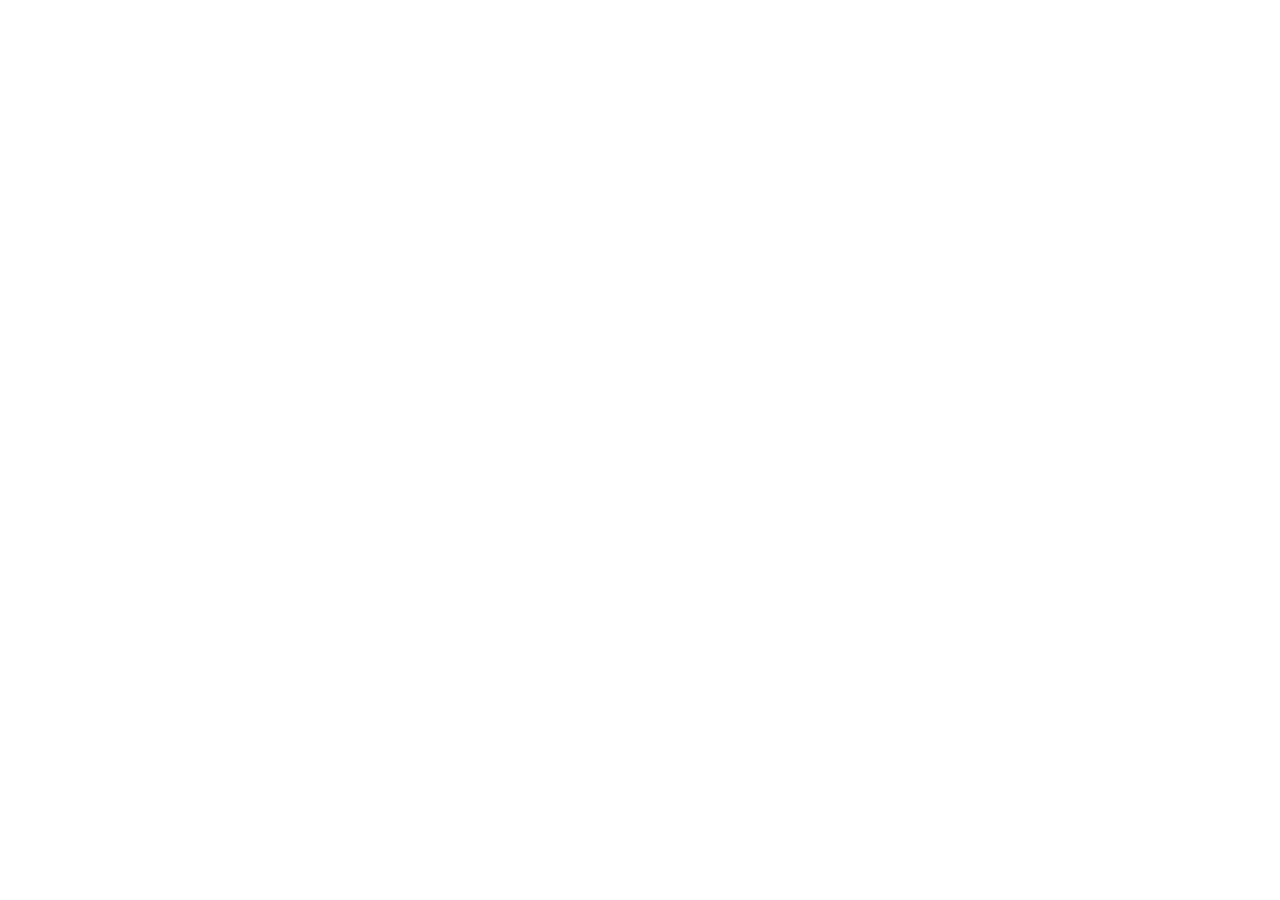
==== commit a41724c8: "Update site to DialFlow 1.1" ====
--- a/index.html
+++ b/index.html
@@ -3,659 +3,26 @@
 <head>
 <meta charset="utf-8">
 <meta name="viewport" content="width=device-width, initial-scale=1">
-<title>DialFlow: Auto Dialer App for Android (Power Dialer)</title>
-<meta name="description" content="Paste your numbers, set the gap, press Start. DialFlow dials your list one call after another and never reads your contacts or call log. Direct APK, Android 8.0+, from ₹299 with a free 24-hour trial.">
-<meta name="robots" content="index, follow, max-snippet:-1, max-image-preview:large">
-<meta name="author" content="Nayan Prakash">
-<link rel="canonical" href="https://nayanprakash30.github.io/dialflow-site/">
-<link rel="sitemap" type="application/xml" href="sitemap.xml">
-
-<meta property="og:type" content="website">
-<meta property="og:site_name" content="DialFlow">
-<meta property="og:locale" content="en_IN">
-<meta property="og:url" content="https://nayanprakash30.github.io/dialflow-site/">
-<meta property="og:title" content="DialFlow: Auto Dialer App for Android">
-<meta property="og:description" content="Dial your list one call after another, automatically. No account, no contacts access, no data collected. From ₹299.">
-<meta name="twitter:card" content="summary">
-<meta name="twitter:title" content="DialFlow: Auto Dialer App for Android">
-<meta name="twitter:description" content="Dial your list one call after another, automatically. No account, no contacts access, no data collected. From ₹299.">
-
-<link rel="icon" href="data:image/svg+xml,%3Csvg xmlns='http://www.w3.org/2000/svg' viewBox='0 0 48 48'%3E%3Crect width='48' height='48' rx='12' fill='%230C0C24'/%3E%3Cpath d='M15.5 12.5c-1.6 0-2.9 1.3-2.9 2.9 0 11.2 9.1 20.3 20.3 20.3 1.6 0 2.9-1.3 2.9-2.9v-3.4c0-1.1-.7-2-1.7-2.4l-3.4-1.2c-.9-.3-1.9-.1-2.6.6l-1.9 1.9c-3.2-1.7-5.8-4.3-7.5-7.5l1.9-1.9c.7-.7.9-1.7.6-2.6l-1.2-3.4c-.4-1-1.3-1.7-2.4-1.7z' fill='%236C60FC'/%3E%3Cpath d='M36 14.5c1.9 1.2 3.4 2.8 4.4 4.7' stroke='%236C60FC' stroke-width='2.4' stroke-linecap='round'/%3E%3Cpath d='M34.5 19.2c1.2.8 2.2 1.8 2.9 3' stroke='%236C60FC' stroke-width='2.4' stroke-linecap='round' opacity='.55'/%3E%3C/svg%3E">
-
-<link rel="stylesheet" href="css/tokens.css">
-<link rel="stylesheet" href="css/site.css">
-
-<script type="application/ld+json">
-{
-  "@context": "https://schema.org",
-  "@graph": [
-    {
-      "@type": "WebPage",
-      "@id": "https://nayanprakash30.github.io/dialflow-site/#webpage",
-      "url": "https://nayanprakash30.github.io/dialflow-site/",
-      "name": "DialFlow: Auto Dialer App for Android",
-      "description": "DialFlow dials a pasted list of numbers one call after another, with an adjustable gap between calls. On-device only, no account, no contacts or call-log access.",
-      "about": { "@id": "https://nayanprakash30.github.io/dialflow-site/#app" },
-      "inLanguage": "en-IN"
-    },
-    {
-      "@type": ["SoftwareApplication", "MobileApplication"],
-      "@id": "https://nayanprakash30.github.io/dialflow-site/#app",
-      "name": "DialFlow",
-      "alternateName": "DialFlow Power Dialer",
-      "description": "Power dialer for Android. Paste a list of phone numbers, choose the gap between calls, and DialFlow works through the list automatically, showing a live status for every number. No account, no contacts access, nothing uploaded.",
-      "applicationCategory": "UtilitiesApplication",
-      "applicationSubCategory": "Auto dialing and call productivity",
-      "operatingSystem": "Android 8.0+",
-      "softwareVersion": "1.1",
-      "url": "https://nayanprakash30.github.io/dialflow-site/",
-      "downloadUrl": "https://nayanprakash30.github.io/dialflow-site/DialFlow-1.1.apk",
-      "inLanguage": "en-IN",
-      "author": { "@type": "Person", "name": "Nayan Prakash" },
-      "featureList": [
-        "Paste any list of numbers and DialFlow picks out the phone numbers",
-        "Dials one number after another, waiting for each call to end",
-        "Adjustable 3, 5, 10 second or custom gap between calls",
-        "Live status for every row: pending, calling, in call, called, skipped",
-        "Pause, resume and stop, keeping your place in the list",
-        "Keeps running in the background with a notification while the screen is locked",
-        "No contacts or call-log access, and no data leaves the device"
-      ],
-      "offers": {
-        "@type": "AggregateOffer",
-        "priceCurrency": "INR",
-        "lowPrice": "299",
-        "highPrice": "4999",
-        "offerCount": 3,
-        "availability": "https://schema.org/InStock",
-        "offers": [
-          { "@type": "Offer", "name": "Monthly", "description": "31 days of unlimited dialing.", "price": "299", "priceCurrency": "INR", "availability": "https://schema.org/InStock", "url": "https://nayanprakash30.github.io/dialflow-site/#pricing" },
-          { "@type": "Offer", "name": "Yearly", "description": "366 days of unlimited dialing.", "price": "1999", "priceCurrency": "INR", "availability": "https://schema.org/InStock", "url": "https://nayanprakash30.github.io/dialflow-site/#pricing" },
-          { "@type": "Offer", "name": "Lifetime", "description": "One-time payment, all future updates.", "price": "4999", "priceCurrency": "INR", "availability": "https://schema.org/InStock", "url": "https://nayanprakash30.github.io/dialflow-site/#pricing" }
-        ]
-      }
-    }
-  ]
-}
-</script>
+<title>DialFlow has moved</title>
+<meta name="robots" content="noindex, follow">
+<link rel="canonical" href="https://dialflow-app.pages.dev/">
+<meta http-equiv="refresh" content="0; url=https://dialflow-app.pages.dev/">
+<style>
+html,body{margin:0;height:100%}
+body{display:flex;align-items:center;justify-content:center;background:#0F1126;color:#EDEDF7;
+font-family:-apple-system,BlinkMacSystemFont,"Segoe UI",Roboto,Helvetica,Arial,sans-serif;text-align:center;padding:24px}
+main{max-width:34rem}
+h1{font-size:1.35rem;margin:0 0 .6rem;letter-spacing:-.01em}
+p{margin:.4rem 0;color:#A8A8CC;line-height:1.6}
+a{color:#B9B4FF;font-weight:700;word-break:break-all}
+</style>
 </head>
 <body>
-
-<header class="nav">
-  <div class="container nav__inner">
-    <a class="nav__brand" href="index.html">
-      <svg class="nav__logo" viewBox="0 0 48 48" aria-hidden="true">
-        <rect width="48" height="48" rx="12" fill="#0C0C24"/>
-        <path d="M15.5 12.5c-1.6 0-2.9 1.3-2.9 2.9 0 11.2 9.1 20.3 20.3 20.3 1.6 0 2.9-1.3 2.9-2.9v-3.4c0-1.1-.7-2-1.7-2.4l-3.4-1.2c-.9-.3-1.9-.1-2.6.6l-1.9 1.9c-3.2-1.7-5.8-4.3-7.5-7.5l1.9-1.9c.7-.7.9-1.7.6-2.6l-1.2-3.4c-.4-1-1.3-1.7-2.4-1.7z" fill="#6C60FC"/>
-        <path d="M36 14.5c1.9 1.2 3.4 2.8 4.4 4.7" stroke="#6C60FC" stroke-width="2.4" stroke-linecap="round" opacity=".85"/>
-        <path d="M34.5 19.2c1.2.8 2.2 1.8 2.9 3" stroke="#6C60FC" stroke-width="2.4" stroke-linecap="round" opacity=".55"/>
-        <path d="M33 23.8c.6.4 1.1.9 1.5 1.5" stroke="#6C60FC" stroke-width="2.4" stroke-linecap="round" opacity=".3"/>
-      </svg>
-      DialFlow
-    </a>
-    <nav class="nav__links" aria-label="Sections">
-      <a href="#who">Who it's for</a>
-      <a href="#features">Features</a>
-      <a href="#how">How it works</a>
-      <a href="#install">Install</a>
-      <a href="#pricing">Pricing</a>
-      <a href="#faq">FAQ</a>
-    </nav>
-    <a class="btn btn--primary btn--sm nav__cta" href="DialFlow-1.1.apk" download>Download APK</a>
-  </div>
-</header>
-
 <main>
-
-  <!-- ============================== HERO ============================== -->
-  <section class="hero">
-    <div class="container hero__grid">
-      <div class="hero__copy">
-        <span class="eyebrow eyebrow--pill">Free 24-hour trial</span>
-        <h1 class="hero__title">Dial your list, one call after another &mdash; automatically.</h1>
-        <p class="hero__sub">
-          Paste your numbers, pick the gap between calls, press Start. DialFlow places each call,
-          waits for it to finish, then dials the next one. Your list stays on your phone.
-        </p>
-        <div class="hero__cta btn-row" id="download">
-          <a class="btn btn--primary" href="DialFlow-1.1.apk" download>
-            Download APK &middot; <span class="js-size">733</span> KB
-            <svg class="btn__icon" viewBox="0 0 24 24" fill="none" stroke="currentColor" stroke-width="1.9" stroke-linecap="round" stroke-linejoin="round" aria-hidden="true"><path d="M12 3v12"/><path d="m7 11 5 5 5-5"/><path d="M5 21h14"/></svg>
-          </a>
-          <a class="btn btn--ghost" href="#how">See how it works</a>
-        </div>
-        <p class="hero__note">Direct APK &middot; Version <span class="js-version">1.1</span> &middot; Android 8.0 and above &middot; From ₹299</p>
-        <div class="trust-pills">
-          <span class="trust-pill">Signed &amp; verifiable</span>
-          <span class="trust-pill">No contacts or call-log access</span>
-          <span class="trust-pill">No account</span>
-          <span class="trust-pill">Nothing uploaded</span>
-        </div>
-        <a class="hero__why" href="#install">Why isn't DialFlow on the Play Store? &rsaquo;</a>
-      </div>
-
-      <!-- CSS phone mockup - the DialFlow session screen -->
-      <div class="hero__art" aria-hidden="true">
-        <div class="phone">
-          <div class="phone__screen">
-            <div class="sbar">
-              <span>9:41</span>
-              <span class="sbar__icons">
-                <svg viewBox="0 0 18 12" class="sbar__ic"><rect x="0" y="7" width="3" height="5" rx="1"/><rect x="4.5" y="4.5" width="3" height="7.5" rx="1"/><rect x="9" y="2" width="3" height="10" rx="1"/><rect x="13.5" y="0" width="3" height="12" rx="1"/></svg>
-                <svg viewBox="0 0 18 14" class="sbar__ic"><path d="M9 3.4C6.2 3.4 3.7 4.5 1.9 6.3l1.5 1.5C4.9 6.3 6.9 5.4 9 5.4s4.1.9 5.6 2.4l1.5-1.5C14.3 4.5 11.8 3.4 9 3.4Z"/><circle cx="9" cy="12" r="1.4"/></svg>
-                <svg viewBox="0 0 26 12" class="sbar__ic"><rect x="0.6" y="0.6" width="22" height="10.8" rx="2.4" fill="none" stroke="currentColor" stroke-width="1.2"/><rect x="2.2" y="2.2" width="16" height="7.6" rx="1.2"/><rect x="24" y="4" width="1.6" height="4" rx="0.8"/></svg>
-              </span>
-            </div>
-
-            <div class="app__bar">
-              <span class="app__brand">
-                <svg class="app__logo" viewBox="0 0 48 48"><rect width="48" height="48" rx="12" fill="#0C0C24"/><path d="M15.5 12.5c-1.6 0-2.9 1.3-2.9 2.9 0 11.2 9.1 20.3 20.3 20.3 1.6 0 2.9-1.3 2.9-2.9v-3.4c0-1.1-.7-2-1.7-2.4l-3.4-1.2c-.9-.3-1.9-.1-2.6.6l-1.9 1.9c-3.2-1.7-5.8-4.3-7.5-7.5l1.9-1.9c.7-.7.9-1.7.6-2.6l-1.2-3.4c-.4-1-1.3-1.7-2.4-1.7z" fill="#6C60FC"/><path d="M36 14.5c1.9 1.2 3.4 2.8 4.4 4.7" stroke="#6C60FC" stroke-width="2.4" stroke-linecap="round" opacity=".85"/><path d="M34.5 19.2c1.2.8 2.2 1.8 2.9 3" stroke="#6C60FC" stroke-width="2.4" stroke-linecap="round" opacity=".55"/></svg>
-                DialFlow
-              </span>
-              <span class="app__pro">PRO</span>
-            </div>
-
-            <div class="hero-card">
-              <span class="hero-card__pill">DIALING</span>
-              <div class="hero-card__num">+91 98765 43210</div>
-              <div class="hero-card__next">Next call in 5s</div>
-              <div class="hero-card__prog"><i></i></div>
-              <div class="hero-card__count"><span>3</span> / 12</div>
-            </div>
-
-            <div class="gaprow">
-              <span class="chip chip--on">3s</span>
-              <span class="chip">5s</span>
-              <span class="chip">10s</span>
-              <span class="chip">Custom</span>
-            </div>
-
-            <div class="queuehead">
-              <b>QUEUE</b>
-              <span class="queuetag">9 LEFT</span>
-            </div>
-
-            <div class="qlist">
-              <div class="qrow qrow--cur"><span class="qrow__num">+91 98765 43210</span><span class="st st--call">In call</span></div>
-              <div class="qrow"><span class="qrow__num">+91 99887 77665</span><span class="st st--called">Called</span></div>
-              <div class="qrow"><span class="qrow__num">+91 90123 45678</span><span class="st st--pend">Pending</span></div>
-              <div class="qrow"><span class="qrow__num">+91 98111 22334</span><span class="st st--skip">Skipped</span></div>
-            </div>
-
-            <div class="app__actions">
-              <span class="abtn abtn--pause">Pause</span>
-              <span class="abtn abtn--stop">Stop</span>
-            </div>
-          </div>
-        </div>
-      </div>
-    </div>
-  </section>
-
-  <!-- =========================== TRUST STRIP =========================== -->
-  <section class="trust" aria-label="At a glance">
-    <div class="container trust__inner">
-      <span>Works on-device</span>
-      <span class="dot">&bull;</span>
-      <span>No call-log access</span>
-      <span class="dot">&bull;</span>
-      <span>No account, no sign-up</span>
-      <span class="dot">&bull;</span>
-      <span>From ₹299</span>
-      <span class="dot">&bull;</span>
-      <span>No auto-renew</span>
-    </div>
-  </section>
-
-  <!-- ============================== WHO ============================== -->
-  <section class="section" id="who">
-    <div class="container">
-      <div class="section__head reveal">
-        <span class="eyebrow">Who it's for</span>
-        <h2>Made for anyone working through a <span class="accent-text">call list</span></h2>
-        <p class="section__lead">If your day involves dialing the same kind of call over and over, DialFlow removes the tapping in between.</p>
-      </div>
-
-      <div class="icp__grid reveal">
-        <article class="icp__card">
-          <span class="icp__icon" aria-hidden="true"><svg viewBox="0 0 24 24"><path d="M4.5 5.5c0 8 6 14 14 14l2.5-3-4-2.5-2 2c-2.7-1.3-4.7-3.3-6-6l2-2L8.5 5.5Z"/></svg></span>
-          <h3>Telecallers &amp; follow-up teams</h3>
-          <p>Work a day's list without tapping dial 150 times. DialFlow moves to the next number on its own and shows you exactly where you are.</p>
-        </article>
-        <article class="icp__card">
-          <span class="icp__icon" aria-hidden="true"><svg viewBox="0 0 24 24"><path d="M3 21h18"/><path d="M5 21V8l7-5 7 5v13"/><path d="M10 21v-6h4v6"/></svg></span>
-          <h3>Real estate, insurance &amp; dealership sales</h3>
-          <p>Run through fresh leads and old enquiries in one long session. The list keeps its place while you talk, and resumes exactly there.</p>
-        </article>
-        <article class="icp__card">
-          <span class="icp__icon" aria-hidden="true"><svg viewBox="0 0 24 24"><path d="M4 7h16l-1.4 12.2a2 2 0 0 1-2 1.8H7.4a2 2 0 0 1-2-1.8Z"/><path d="M9 7V5a3 3 0 0 1 6 0v2"/></svg></span>
-          <h3>Shops, services &amp; small businesses</h3>
-          <p>Delivery confirmations, appointment reminders, payment follow-ups. Set a five-second gap and let the list run while you keep working.</p>
-        </article>
-      </div>
-
-      <div class="loop reveal">
-        <h4>Typical lists people dial with it</h4>
-        <ul class="limits" style="margin-top:6px">
-          <li>New leads and old enquiries that never got a callback</li>
-          <li>Order or delivery confirmations</li>
-          <li>Appointment and renewal reminders</li>
-          <li>Payment and EMI follow-ups</li>
-          <li>Admission enquiries and coaching follow-ups</li>
-          <li>Service and warranty callbacks</li>
-        </ul>
-      </div>
-    </div>
-  </section>
-
-  <!-- ============================ INSTALL ============================ -->
-  <section class="section section--tint" id="install">
-    <div class="container">
-      <div class="section__head reveal">
-        <span class="eyebrow">Installing DialFlow</span>
-        <h2>Why DialFlow isn't on the Play Store</h2>
-        <p class="section__lead">It's about policy and cost, not quality. Here's the honest version, plus how to check that your download is the real thing.</p>
-      </div>
-
-      <div class="install">
-        <div class="install__why reveal">
-          <h3>A <span class="accent-text">policy and cost</span> thing, not a quality thing</h3>
-          <p>Google Play's rules around apps that <strong>place calls automatically</strong> are restrictive, and listing there means a paid developer account plus Google's billing cut on every payment. Both would change how DialFlow works, or push the price up. So instead of bending the app to fit a store, it ships to you directly as a signed Android app.</p>
-          <p>Direct downloads are normal for small Android utilities. What matters is <strong>where</strong> you get the file and <strong>whether it's properly signed</strong>. On both counts, DialFlow is built to be checked.</p>
-        </div>
-
-        <ul class="install__grid">
-          <li class="install__card reveal">
-            <span class="install__ic" aria-hidden="true"><svg viewBox="0 0 24 24"><path d="M12 3l7 3v5c0 4.5-3 8.3-7 9.5-4-1.2-7-5-7-9.5V6z"/><path d="m9 12 2 2 4-4"/></svg></span>
-            <h4>Signed &amp; tamper-checked</h4>
-            <p>Every build is signed with our private key. Android refuses to install an update that isn't genuinely ours, so a modified copy can't quietly replace the real app.</p>
-          </li>
-          <li class="install__card reveal">
-            <span class="install__ic" aria-hidden="true"><svg viewBox="0 0 24 24"><path d="M3 7V5a2 2 0 0 1 2-2h2M17 3h2a2 2 0 0 1 2 2v2M21 17v2a2 2 0 0 1-2 2h-2M7 21H5a2 2 0 0 1-2-2v-2"/><path d="M3 12h18"/></svg></span>
-            <h4>Play Protect still scans it</h4>
-            <p>Android's built-in Google Play Protect scans DialFlow when you install it and keeps watching it afterwards. Installing outside the store doesn't remove that safety net.</p>
-          </li>
-          <li class="install__card reveal">
-            <span class="install__ic" aria-hidden="true"><svg viewBox="0 0 24 24"><circle cx="12" cy="12" r="9"/><path d="M3 12h18"/><path d="M12 3c2.4 2.6 3.6 5.7 3.6 9s-1.2 6.4-3.6 9c-2.4-2.6-3.6-5.7-3.6-9S9.6 5.6 12 3Z"/></svg></span>
-            <h4>One official source</h4>
-            <p>Download DialFlow only from this page. If a build didn't come from here, it isn't ours &mdash; don't install it.</p>
-          </li>
-          <li class="install__card reveal">
-            <span class="install__ic" aria-hidden="true"><svg viewBox="0 0 24 24"><rect x="4" y="10" width="16" height="11" rx="2"/><path d="M8 10V7a4 4 0 0 1 8 0v3"/></svg></span>
-            <h4>Nothing to harvest</h4>
-            <p>DialFlow has no contacts or call-log access at all. The only numbers it ever knows are the ones you paste into it.</p>
-          </li>
-        </ul>
-
-        <div class="install__verify reveal">
-          <div class="install__steps">
-            <h4>Installing takes about a minute</h4>
-            <ol>
-              <li><strong>Download</strong> the APK with the button at the top of this page.</li>
-              <li>When Android asks, <strong>allow installs from your browser</strong> for this one file &mdash; a settings shortcut appears on the prompt.</li>
-              <li><strong>Open DialFlow</strong> and grant the Phone permission. That is what lets it place a call and notice when the call has ended.</li>
-              <li>Paste your numbers and press <strong>Start</strong>. Your trial begins on first launch.</li>
-            </ol>
-          </div>
-          <div class="install__hash">
-            <h4>Verify your download</h4>
-            <p>Match this SHA-256 fingerprint against the file you downloaded to be certain it's the real, unmodified app.</p>
-            <code class="install__code">SHA-256 of DialFlow <span class="js-version">1.1</span>:
-<span id="h">0f4840264df524fb012b94bf7a11c55bca75cdffdedee01fde04798fb4b1dc74</span>
-<button class="copy" type="button" data-copy-hash style="margin-top:10px">copy fingerprint</button></code>
-          </div>
-        </div>
-
-        <div class="warn-note reveal">
-          <span aria-hidden="true">
-            <svg width="20" height="20" viewBox="0 0 24 24" fill="none" stroke="currentColor" stroke-width="2" stroke-linecap="round"><path d="M12 9v4"/><path d="M12 17h.01"/><path d="M10.3 3.9 2.4 17.5A2 2 0 0 0 4.1 20.5h15.8a2 2 0 0 0 1.7-3L13.7 3.9a2 2 0 0 0-3.4 0Z"/></svg>
-          </span>
-          <span>If Play Protect shows a warning while installing, tap <strong>More details &rarr; Install anyway</strong>. That prompt appears for any app installed outside the store, including this one.</span>
-        </div>
-      </div>
-    </div>
-  </section>
-
-  <!-- =========================== FEATURES =========================== -->
-  <section class="section" id="features">
-    <div class="container">
-      <div class="section__head reveal">
-        <span class="eyebrow">Features</span>
-        <h2>Everything you need to get through a list</h2>
-        <p class="section__lead">No CRM, no dashboard, no setup call. Just the dialing loop, done properly.</p>
-      </div>
-
-      <div class="grid grid--3">
-        <article class="card reveal">
-          <span class="card__icon" aria-hidden="true"><svg viewBox="0 0 24 24"><path d="M9 5h11M9 12h11M9 19h11"/><path d="M3.5 5h2M3.5 12h2M3.5 19h2"/></svg></span>
-          <h3>Paste any list</h3>
-          <p>Numbers are picked out of whatever you paste: one per line, comma separated, or a messy block with names and notes mixed in.</p>
-        </article>
-        <article class="card reveal">
-          <span class="card__icon" aria-hidden="true"><svg viewBox="0 0 24 24"><path d="M4.5 5.5c0 8 6 14 14 14l2.5-3-4-2.5-2 2c-2.7-1.3-4.7-3.3-6-6l2-2L8.5 5.5Z"/><path d="M15 4h5v5"/><path d="m20 4-6 6"/></svg></span>
-          <h3>Dials one by one</h3>
-          <p>It places the call, waits for it to connect, waits for it to end, counts your gap, then dials the next number. You never tap dial again.</p>
-        </article>
-        <article class="card reveal">
-          <span class="card__icon" aria-hidden="true"><svg viewBox="0 0 24 24"><circle cx="12" cy="12" r="9"/><path d="M12 7v5l3 2"/></svg></span>
-          <h3>Your gap, your pace</h3>
-          <p>Three, five or ten seconds between calls, or type your own. Longer gaps leave room to write notes after each call.</p>
-        </article>
-        <article class="card reveal">
-          <span class="card__icon" aria-hidden="true"><svg viewBox="0 0 24 24"><path d="M4 6h16M4 12h16M4 18h16"/><path d="m16 9 3 3-3 3"/></svg></span>
-          <h3>Live status on every row</h3>
-          <p>Pending, calling, in call, called or skipped &mdash; updating as it goes, so you always know exactly where the list stands.</p>
-        </article>
-        <article class="card reveal">
-          <span class="card__icon" aria-hidden="true"><svg viewBox="0 0 24 24"><path d="M8 5v14l11-7z"/></svg></span>
-          <h3>Pause, resume, stop</h3>
-          <p>Take a call that matters, then continue from the same place. Pausing never loses your position in the list.</p>
-        </article>
-        <article class="card reveal">
-          <span class="card__icon" aria-hidden="true"><svg viewBox="0 0 24 24"><rect x="6" y="2" width="12" height="20" rx="2.5"/><path d="M11 18.5h2"/></svg></span>
-          <h3>Keeps running in the background</h3>
-          <p>Lock the screen or switch apps &mdash; the session keeps going, with a notification showing Pause and Stop while it runs.</p>
-        </article>
-      </div>
-    </div>
-  </section>
-
-  <!-- ============================ HOW ============================ -->
-  <section class="section section--tint" id="how">
-    <div class="container">
-      <div class="section__head reveal">
-        <span class="eyebrow">How it works</span>
-        <h2>Three steps, then it runs itself</h2>
-        <p class="section__lead">No import wizard, no account, no configuration file.</p>
-      </div>
-
-      <ol class="steps">
-        <li class="step reveal">
-          <span class="step__num">1</span>
-          <h3>Paste your list</h3>
-          <p>Copy your numbers from wherever they live &mdash; a note, a spreadsheet, a CRM export &mdash; and paste them in. DialFlow pulls out the numbers and ignores the rest.</p>
-        </li>
-        <li class="step reveal">
-          <span class="step__num">2</span>
-          <h3>Choose the gap</h3>
-          <p>Pick 3, 5 or 10 seconds, or type your own. Grant the Phone permission once &mdash; that is what lets the app place calls and detect when a call has ended.</p>
-        </li>
-        <li class="step reveal">
-          <span class="step__num">3</span>
-          <h3>Press Start and work the list</h3>
-          <p>Rows update live as each call is placed and finished. Pause when you need to talk, stop when you're done, and pick up later where you left off.</p>
-        </li>
-      </ol>
-
-      <div class="loop reveal">
-        <h4>What happens on each call</h4>
-        <ol>
-          <li>DialFlow places the call to the next number on the list.</li>
-          <li>It watches the phone's call state until the call actually connects.</li>
-          <li>It waits for the call to end &mdash; you talk for as long as you need.</li>
-          <li>It marks that row <em>called</em>, counts out your gap, then moves to the following number.</li>
-        </ol>
-        <p class="section__lead" style="margin-top:14px">If a number doesn't connect within about 25 seconds, the row is marked and DialFlow moves on rather than hanging on a dead line.</p>
-      </div>
-    </div>
-  </section>
-
-  <!-- =========================== PRIVACY =========================== -->
-  <section class="section" id="privacy">
-    <div class="container">
-      <div class="section__head reveal">
-        <span class="eyebrow">Privacy</span>
-        <h2>Your list stays on your phone</h2>
-        <p class="section__lead">There is no account to create and no server holding your numbers, because DialFlow never sends them anywhere.</p>
-      </div>
-
-      <div class="privacy__grid reveal">
-        <article class="privacy__item">
-          <span class="privacy__icon" aria-hidden="true"><svg viewBox="0 0 24 24"><path d="M12 3l7 3v5c0 4.5-3 8.3-7 9.5-4-1.2-7-5-7-9.5V6z"/></svg></span>
-          <h3>No account, no sign-up</h3>
-          <p>Install it and dial. There is no email, no password, and no login screen anywhere in the app.</p>
-        </article>
-        <article class="privacy__item">
-          <span class="privacy__icon" aria-hidden="true"><svg viewBox="0 0 24 24"><rect x="6" y="2" width="12" height="20" rx="2.5"/><path d="M10 6h4"/></svg></span>
-          <h3>Stored on the device only</h3>
-          <p>Your list, your chosen gap and your licence live on this phone. Nothing is uploaded, and there is no copy anywhere else.</p>
-        </article>
-        <article class="privacy__item">
-          <span class="privacy__icon" aria-hidden="true"><svg viewBox="0 0 24 24"><circle cx="9" cy="8" r="3.2"/><path d="M3.5 20c0-3 2.5-5.2 5.5-5.2S14.5 17 14.5 20"/><path d="m17 8 4 4"/><path d="m21 8-4 4"/></svg></span>
-          <h3>No contacts, no call log</h3>
-          <p>DialFlow cannot read your contacts, your call history or your recordings, and it never asks for them. It reads only the live call state.</p>
-        </article>
-        <article class="privacy__item">
-          <span class="privacy__icon" aria-hidden="true"><svg viewBox="0 0 24 24"><circle cx="12" cy="12" r="9"/><path d="M3 12h18"/><path d="M12 3c2.4 2.6 3.6 5.7 3.6 9s-1.2 6.4-3.6 9c-2.4-2.6-3.6-5.7-3.6-9S9.6 5.6 12 3Z"/></svg></span>
-          <h3>One anonymous lookup, for the trial</h3>
-          <p>When the free trial starts, the app makes a single request to ipify.org to look up your public IP address. It is hashed and kept on the device to stop the same trial being restarted over and over &mdash; it is never sent to us.</p>
-        </article>
-      </div>
-
-      <p class="section__lead reveal" style="margin-top:20px">The full wording is in the <a href="privacy.html">privacy policy</a>.</p>
-    </div>
-  </section>
-
-  <!-- =========================== PRICING =========================== -->
-  <section class="section section--tint" id="pricing">
-    <div class="container">
-      <div class="section__head reveal">
-        <span class="eyebrow">Pricing</span>
-        <h2>One licence, one device, no auto-renew</h2>
-        <p class="section__lead">The trial is free for 24 hours from first launch. After that, unlock the app with a licence key &mdash; paid by UPI, no card stored anywhere.</p>
-      </div>
-
-      <div class="pricing__grid reveal">
-        <div class="plan">
-          <div class="plan__name">Monthly</div>
-          <div class="plan__price">₹299</div>
-          <div class="plan__per">31 days</div>
-          <ul class="plan__list">
-            <li>Unlimited dialing</li>
-            <li>Every feature included</li>
-            <li>Ends on its own &mdash; no auto-renew</li>
-          </ul>
-          <div class="plan__cta">
-            <a class="btn btn--ghost btn--block" href="#buy">Pay ₹299 by UPI</a>
-          </div>
-          <p class="plan__fine">Key issued manually after payment</p>
-        </div>
-
-        <div class="plan plan--featured">
-          <span class="plan__ribbon">Best value</span>
-          <div class="plan__name">Yearly</div>
-          <div class="plan__price">₹1,999</div>
-          <div class="plan__per">366 days &middot; saves ₹1,589</div>
-          <ul class="plan__list">
-            <li>Unlimited dialing</li>
-            <li>Every feature included</li>
-            <li>Cheaper than paying monthly</li>
-            <li>Ends on its own &mdash; no auto-renew</li>
-          </ul>
-          <div class="plan__cta">
-            <a class="btn btn--primary btn--block" href="#buy">Pay ₹1,999 by UPI</a>
-          </div>
-          <p class="plan__fine">Key issued manually after payment</p>
-        </div>
-
-        <div class="plan">
-          <div class="plan__name">Lifetime</div>
-          <div class="plan__price">₹4,999</div>
-          <div class="plan__per">one-time payment</div>
-          <ul class="plan__list">
-            <li>Unlimited dialing, permanently</li>
-            <li>All future updates</li>
-            <li>Pay once, never again</li>
-          </ul>
-          <div class="plan__cta">
-            <a class="btn btn--ghost btn--block" href="#buy">Pay ₹4,999 by UPI</a>
-          </div>
-          <p class="plan__fine">Key issued manually after payment</p>
-        </div>
-      </div>
-
-      <div class="buybox reveal" id="buy">
-        <h3>How to buy</h3>
-        <ol>
-          <li>Install DialFlow and open it. Tap <strong>Upgrade to Pro</strong>.</li>
-          <li>Copy the <strong>device code</strong> shown on that screen &mdash; it looks like <span class="nowrap">4F7A-9C21</span>. Your licence is tied to that one device.</li>
-          <li>Pay the plan amount to one of the UPI IDs below.</li>
-          <li>Send the <strong>payment screenshot and your device code</strong> on WhatsApp or email.</li>
-          <li>Your licence key arrives, usually within a few hours. Paste it into the app under <strong>Already have a licence key?</strong> and the app unlocks.</li>
-        </ol>
-
-        <div style="margin-top:18px">
-          <div class="payrow">
-            <span>UPI</span>
-            <span class="val">8102497920@fam <button class="copy" type="button" data-copy="8102497920@fam">copy</button></span>
-          </div>
-          <div class="payrow">
-            <span>UPI (alternate)</span>
-            <span class="val">8102497920@slc <button class="copy" type="button" data-copy="8102497920@slc">copy</button></span>
-          </div>
-          <div class="payrow">
-            <span>Payee name</span>
-            <span class="val">Nayan Prakash</span>
-          </div>
-          <div class="payrow">
-            <span>WhatsApp</span>
-            <span class="val"><a href="https://wa.me/918102497920" target="_blank" rel="noopener">+91 81024 97920</a></span>
-          </div>
-          <div class="payrow">
-            <span>Email</span>
-            <span class="val"><a href="mailto:nayanprakash90@gmail.com">nayanprakash90@gmail.com</a></span>
-          </div>
-        </div>
-
-        <div class="note">
-          Keys are issued by hand after payment, so please send the screenshot. Monthly and yearly licences simply stop when they run out &mdash; there is no auto-debit, no card on file, and no payment gateway in the middle taking a cut. Paying by UPI straight to us keeps the price where it is.
-        </div>
-
-        <div class="btn-row">
-          <a class="btn btn--teal" href="https://wa.me/918102497920?text=Hi%2C%20I%20paid%20for%20DialFlow%20Pro.%20Here%20is%20my%20payment%20screenshot%20and%20device%20code%3A%20" target="_blank" rel="noopener">Send payment screenshot</a>
-          <a class="btn btn--ghost" href="mailto:nayanprakash90@gmail.com?subject=DialFlow%20Pro%20licence">Email instead</a>
-        </div>
-      </div>
-    </div>
-  </section>
-
-  <!-- =========================== LIMITS =========================== -->
-  <section class="section" id="limits">
-    <div class="container">
-      <div class="section__head reveal">
-        <span class="eyebrow">Straight answers</span>
-        <h2>What DialFlow doesn't do</h2>
-        <p class="section__lead">It's better to know this before you pay than after.</p>
-      </div>
-      <ul class="limits reveal">
-        <li>It doesn't know who picks up. It dials on a timer, so it can't tell a voicemail, a busy tone or a wrong number from a real conversation.</li>
-        <li>It doesn't make internet calls &mdash; no WhatsApp, Telegram or VoIP. Regular SIM calls only, one SIM at a time.</li>
-        <li>It never reads your contacts, so the list is exactly what you paste in. Nothing is dialed that you didn't put there.</li>
-        <li>One licence covers one device, matched to the device code. We can move it to a new phone if you replace yours.</li>
-        <li>It needs the Phone permission to work. Without it, the app can't place calls at all.</li>
-        <li>Use it for people who expect your call. Automatic dialing is regulated in some places, and honouring do-not-call requests and consent is your responsibility.</li>
-      </ul>
-    </div>
-  </section>
-
-  <!-- ============================ FAQ ============================ -->
-  <section class="section section--tint" id="faq">
-    <div class="container">
-      <div class="section__head reveal">
-        <span class="eyebrow">Questions</span>
-        <h2>The things people ask before buying</h2>
-      </div>
-
-      <div class="faq reveal">
-        <details class="faq__item">
-          <summary>Is the trial really free?</summary>
-          <div class="faq__body"><p>Yes. 24 hours of full use from the first time you open the app. No card, no account, nothing to cancel &mdash; it simply ends.</p></div>
-        </details>
-        <details class="faq__item">
-          <summary>What happens when the trial ends?</summary>
-          <div class="faq__body"><p>The Start button stops and the app asks for a licence key. Your list, your gap setting and everything else stay exactly as they were. Paste a key and you carry on from the same place.</p></div>
-        </details>
-        <details class="faq__item">
-          <summary>How do I get a licence key?</summary>
-          <div class="faq__body"><p>Pay by UPI, then send us the screenshot along with your device code on WhatsApp or email. We issue the key by hand, usually within a few hours. It's a short string starting with <span class="nowrap">DLF1.</span> &mdash; paste it into the app and DialFlow unlocks.</p></div>
-        </details>
-        <details class="faq__item">
-          <summary>Can I use one key on two phones?</summary>
-          <div class="faq__body"><p>No &mdash; each key is issued for one device code. That's what stops a key from being passed around. If you change phones, message us and we'll move your licence across.</p></div>
-        </details>
-        <details class="faq__item">
-          <summary>Does it read my contacts or call log?</summary>
-          <div class="faq__body"><p>No. DialFlow has no contacts permission and no call-log permission. It reads only the phone's live call state (idle, ringing, off-hook) so it knows when to dial the next number. Your numbers come only from what you paste.</p></div>
-        </details>
-        <details class="faq__item">
-          <summary>Is my number list uploaded anywhere?</summary>
-          <div class="faq__body"><p>No. The list, your settings and your licence are stored on your phone. There's no server holding them and no analytics on what you dial.</p></div>
-        </details>
-        <details class="faq__item">
-          <summary>What if a call doesn't connect?</summary>
-          <div class="faq__body"><p>DialFlow waits about 25 seconds for the call to connect. If it doesn't, the row is marked and it moves on, so one dead number can't stall the whole list.</p></div>
-        </details>
-        <details class="faq__item">
-          <summary>Can I pause in the middle of a session?</summary>
-          <div class="faq__body"><p>Yes. Pause holds the list where it is, resume carries on from the same number, and stop ends the session &mdash; the rows already dialed keep their status.</p></div>
-        </details>
-        <details class="faq__item">
-          <summary>Will it work on my phone?</summary>
-          <div class="faq__body"><p>Any Android 8.0 or newer phone. Dual-SIM phones work too, though each call uses the SIM your phone normally dials with.</p></div>
-        </details>
-        <details class="faq__item">
-          <summary>Is downloading an APK safe?</summary>
-          <div class="faq__body"><p>An APK from the right place, properly signed, is the same file a store would give you. DialFlow is signed with its own key, Play Protect scans it on install, and we publish a SHA-256 fingerprint so you can confirm the file wasn't modified. Get it only from this page.</p></div>
-        </details>
-        <details class="faq__item">
-          <summary>Refunds?</summary>
-          <div class="faq__body"><p>A licence key is delivered digitally and immediately, so payments can't be refunded once a key has been sent. If your key doesn't work we'll fix or replace it &mdash; just message us. Details are in the <a href="refund.html">refund policy</a>.</p></div>
-        </details>
-      </div>
-    </div>
-  </section>
-
+<h1>DialFlow now lives at a new address</h1>
+<p>Taking you to <a href="https://dialflow-app.pages.dev/">dialflow-app.pages.dev</a>&hellip;</p>
+<p>Not redirected? Use the link above.</p>
 </main>
-
-<footer class="footer">
-  <div class="container">
-    <div class="footer__grid">
-      <div>
-        <div class="footer__brand">
-          <svg class="nav__logo" viewBox="0 0 48 48" aria-hidden="true">
-            <rect width="48" height="48" rx="12" fill="#0C0C24"/>
-            <path d="M15.5 12.5c-1.6 0-2.9 1.3-2.9 2.9 0 11.2 9.1 20.3 20.3 20.3 1.6 0 2.9-1.3 2.9-2.9v-3.4c0-1.1-.7-2-1.7-2.4l-3.4-1.2c-.9-.3-1.9-.1-2.6.6l-1.9 1.9c-3.2-1.7-5.8-4.3-7.5-7.5l1.9-1.9c.7-.7.9-1.7.6-2.6l-1.2-3.4c-.4-1-1.3-1.7-2.4-1.7z" fill="#6C60FC"/>
-          </svg>
-          DialFlow
-        </div>
-        <p style="margin-top:12px;max-width:420px">Power dialer for Android. Paste a list, set the gap, press Start &mdash; and keep the list on your own phone.</p>
-      </div>
-      <div>
-        <p style="font-weight:700;color:var(--text-2);margin-bottom:10px">DialFlow</p>
-        <div class="footer__links">
-          <a href="DialFlow-1.1.apk" download>Download APK</a>
-          <a href="#features">Features</a>
-          <a href="#how">How it works</a>
-          <a href="#install">Install &amp; verify</a>
-          <a href="#pricing">Pricing</a>
-        </div>
-        <p style="font-weight:700;color:var(--text-2);margin:18px 0 10px">Legal &amp; support</p>
-        <div class="footer__links">
-          <a href="privacy.html">Privacy</a>
-          <a href="terms.html">Terms</a>
-          <a href="refund.html">Refunds</a>
-          <a href="mailto:nayanprakash90@gmail.com">Email</a>
-          <a href="https://wa.me/918102497920" target="_blank" rel="noopener">WhatsApp</a>
-        </div>
-      </div>
-    </div>
-    <p class="footer__legal">
-      &copy; <span data-year>2026</span> DialFlow. Android and Google Play are trademarks of Google LLC.
-      DialFlow is independent software and is not affiliated with Google.
-    </p>
-  </div>
-</footer>
-
-<script src="js/site.js" defer></script>
+<script>location.replace("https://dialflow-app.pages.dev/");</script>
 </body>
 </html>
